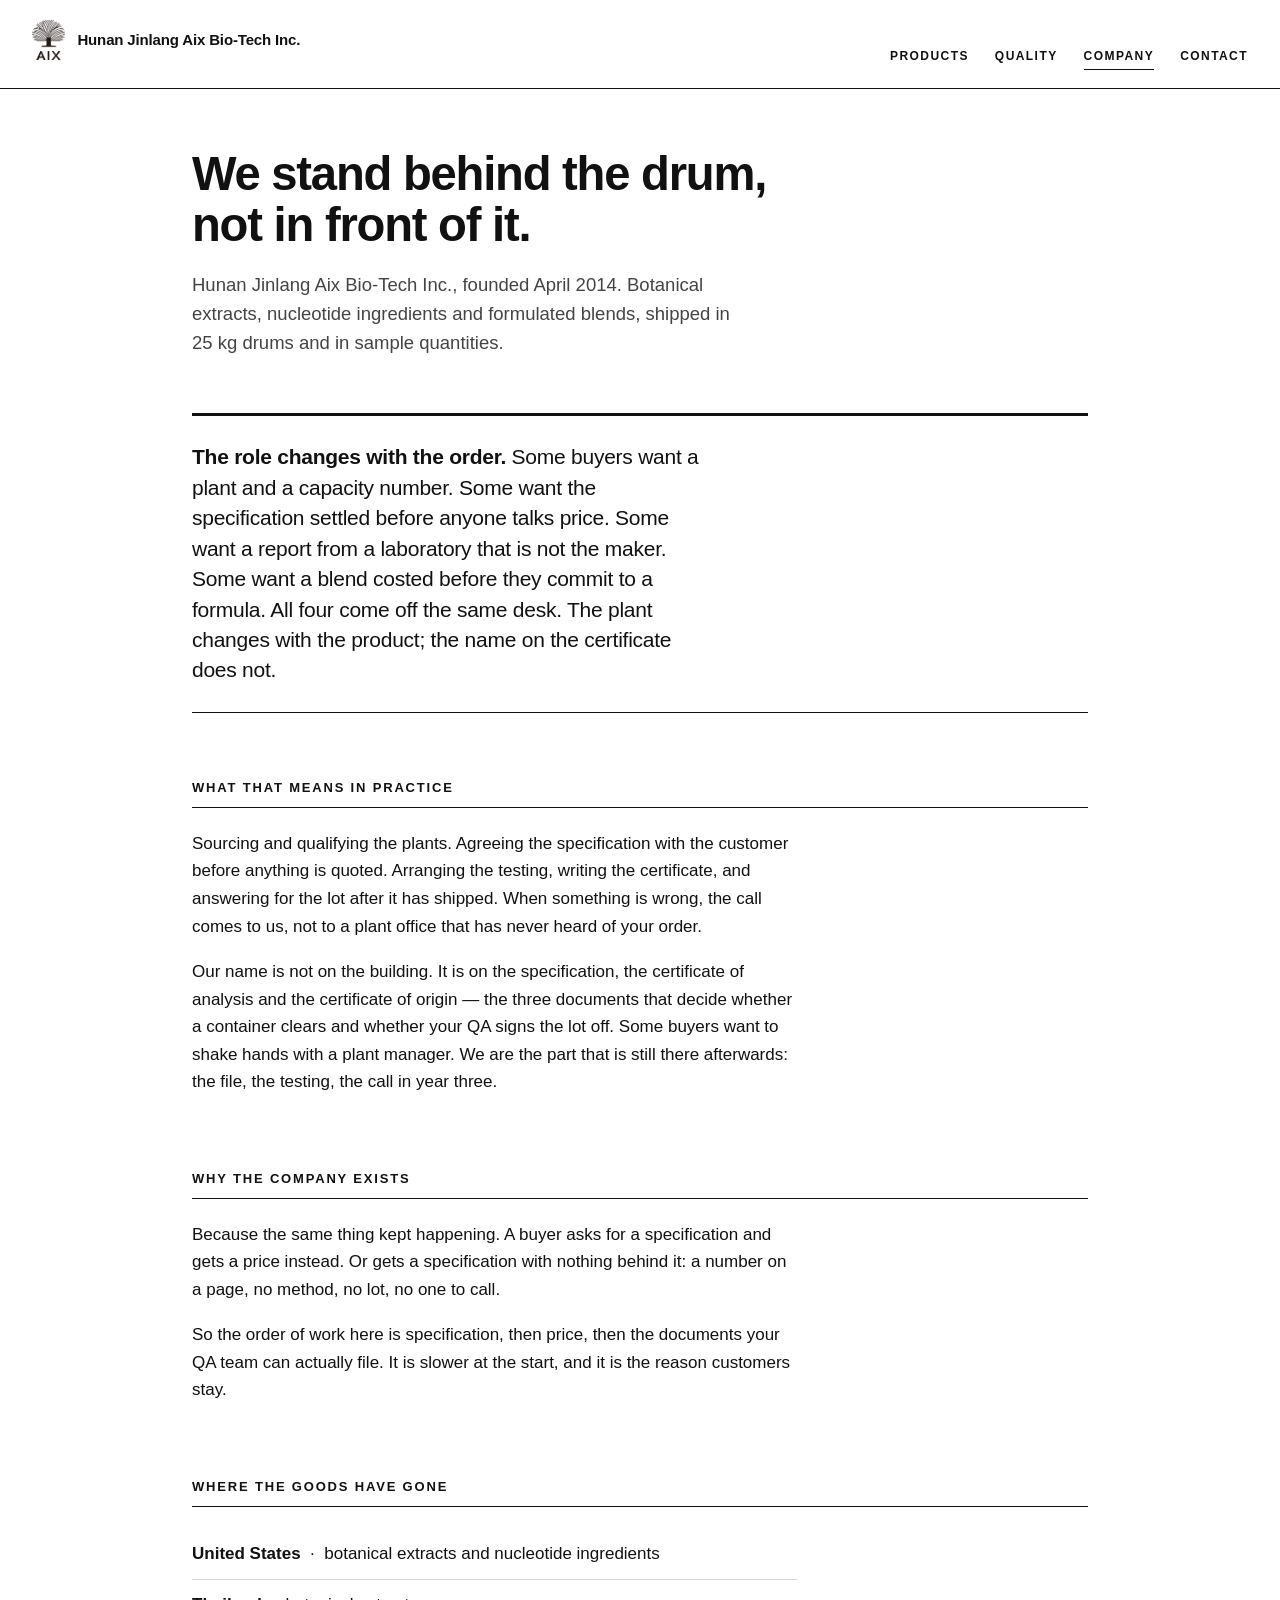
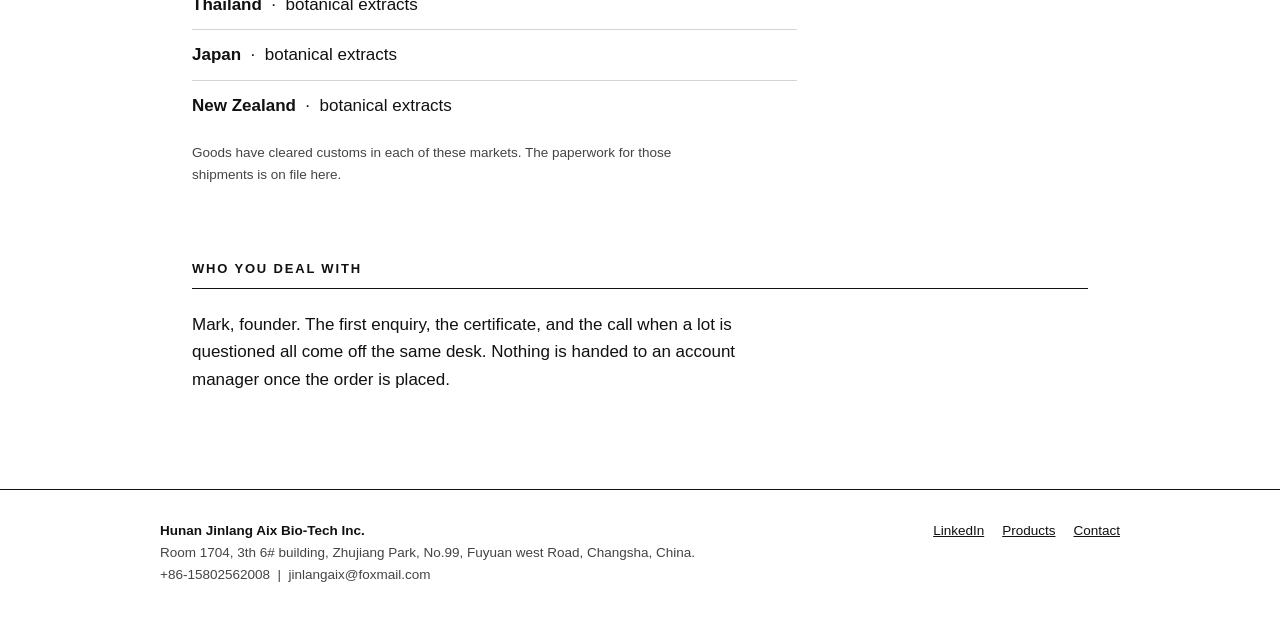
==== about.html @ 67ebeb75 "Jinlang Aix official site: five pages" ====
<!doctype html>
<html lang="en">
<head>
<meta charset="utf-8">
<meta name="viewport" content="width=device-width, initial-scale=1">
<title>Company — Hunan Jinlang Aix Bio-Tech Inc.</title>
<meta name="description" content="An ingredient supplier in Changsha, China, trading since 2014. Extracts, blends and nucleotides sourced per product. Specification, testing and lot responsibility held here.">
<link rel="icon" href="assets/favicon.png" type="image/png">
<link rel="stylesheet" href="assets/style.css">
</head>
<body>

<header class="site-head">
  <a class="brand" href="index.html">
    <img class="brand-mark" src="assets/logo.png" alt="AIX logo">
    <span class="brand-name">Hunan Jinlang Aix Bio-Tech Inc.</span>
  </a>
  <nav class="site-nav">
    <a href="products.html">Products</a>
    <a href="quality.html">Quality</a>
    <a href="about.html" aria-current="page">Company</a>
    <a href="contact.html">Contact</a>
  </nav>
</header>

<main>

  <h1>We stand behind the drum, not in front of it.</h1>

  <p class="sub">Hunan Jinlang Aix Bio-Tech Inc., founded April 2014. Botanical extracts, nucleotide ingredients and formulated blends, shipped in 25 kg drums and in sample quantities.</p>

  <div class="statement">
    <p><strong>The role changes with the order.</strong> Some buyers want a plant and a capacity number. Some want the specification settled before anyone talks price. Some want a report from a laboratory that is not the maker. Some want a blend costed before they commit to a formula. All four come off the same desk. The plant changes with the product; the name on the certificate does not.</p>
  </div>

  <section>
    <h2>What that means in practice</h2>
    <p class="lede">Sourcing and qualifying the plants. Agreeing the specification with the customer before anything is quoted. Arranging the testing, writing the certificate, and answering for the lot after it has shipped. When something is wrong, the call comes to us, not to a plant office that has never heard of your order.</p>
    <p class="lede">Our name is not on the building. It is on the specification, the certificate of analysis and the certificate of origin — the three documents that decide whether a container clears and whether your QA signs the lot off. Some buyers want to shake hands with a plant manager. We are the part that is still there afterwards: the file, the testing, the call in year three.</p>
  </section>

  <section>
    <h2>Why the company exists</h2>
    <p class="lede">Because the same thing kept happening. A buyer asks for a specification and gets a price instead. Or gets a specification with nothing behind it: a number on a page, no method, no lot, no one to call.</p>
    <p class="lede">So the order of work here is specification, then price, then the documents your QA team can actually file. It is slower at the start, and it is the reason customers stay.</p>
  </section>

  <section>
    <h2>Where the goods have gone</h2>
    <ul class="bare">
      <li><b>United States</b> &nbsp;·&nbsp; botanical extracts and nucleotide ingredients</li>
      <li><b>Thailand</b> &nbsp;·&nbsp; botanical extracts</li>
      <li><b>Japan</b> &nbsp;·&nbsp; botanical extracts</li>
      <li><b>New Zealand</b> &nbsp;·&nbsp; botanical extracts</li>
    </ul>
    <p class="table-note">Goods have cleared customs in each of these markets. The paperwork for those shipments is on file here.</p>
  </section>

  <section>
    <h2>Who you deal with</h2>
    <p class="lede">Mark, founder. The first enquiry, the certificate, and the call when a lot is questioned all come off the same desk. Nothing is handed to an account manager once the order is placed.</p>
  </section>

</main>

<footer class="site-foot">
  <div class="foot-inner">
    <div>
      <strong>Hunan Jinlang Aix Bio-Tech Inc.</strong><br>
      Room 1704, 3th 6# building, Zhujiang Park, No.99, Fuyuan west Road, Changsha, China.<br>
      +86-15802562008 &nbsp;|&nbsp; jinlangaix@foxmail.com
    </div>
    <div class="foot-links">
      <a href="https://www.linkedin.com/company/144080623/">LinkedIn</a>
      <a href="products.html">Products</a>
      <a href="contact.html">Contact</a>
    </div>
  </div>
</footer>

</body>
</html>
---- assets/style.css ----
/* Hunan Jinlang Aix Bio-Tech — site stylesheet
   Monochrome. No fill colours. Hierarchy by size, weight and rule width only.
   This mirrors the document rules the company already uses for COA and quotations. */

:root {
  --ink: #111111;
  --ink-soft: #444444;
  --rule: #111111;
  --rule-soft: #d4d4d4;
  --paper: #ffffff;
  --sans: -apple-system, BlinkMacSystemFont, "Segoe UI", Roboto, Helvetica, Arial, "Noto Sans", sans-serif;
  --mono: ui-monospace, SFMono-Regular, Menlo, Consolas, "Liberation Mono", monospace;
  --measure: 64ch;
}

*,
*::before,
*::after { box-sizing: border-box; }

html { -webkit-text-size-adjust: 100%; }

body {
  margin: 0;
  background: var(--paper);
  color: var(--ink);
  font-family: var(--sans);
  font-size: 17px;
  line-height: 1.62;
  -webkit-font-smoothing: antialiased;
}

/* ---------- header ---------- */

.site-head {
  display: flex;
  align-items: baseline;
  justify-content: space-between;
  gap: 24px;
  flex-wrap: wrap;
  padding: 20px 32px 18px;
  border-bottom: 1px solid var(--rule);
}

.brand {
  display: flex;
  align-items: center;
  gap: 12px;
  text-decoration: none;
  color: var(--ink);
}

.brand-mark {
  height: 40px;
  width: auto;
  display: block;
  align-self: center;
}

.brand-name {
  font-size: 15px;
  font-weight: 600;
  letter-spacing: -0.01em;
}

.site-nav {
  display: flex;
  gap: 26px;
}

.site-nav a {
  font-size: 12px;
  font-weight: 600;
  letter-spacing: 0.12em;
  text-transform: uppercase;
  text-decoration: none;
  color: var(--ink);
  padding-bottom: 3px;
  border-bottom: 1.5px solid transparent;
}

.site-nav a:hover,
.site-nav a[aria-current="page"] { border-bottom-color: var(--rule); }

/* ---------- layout ---------- */

main {
  max-width: 960px;
  margin: 0 auto;
  padding: 0 32px 96px;
}

section + section { margin-top: 72px; }

.sub + section,
.statement + section,
.table-note + section { margin-top: 64px; }

.lede {
  max-width: var(--measure);
}

h1 {
  font-size: clamp(2rem, 4.1vw, 2.95rem);
  line-height: 1.08;
  letter-spacing: -0.026em;
  font-weight: 600;
  margin: 60px 0 0;
  max-width: 22ch;
}

h2 {
  font-size: 13px;
  font-weight: 700;
  letter-spacing: 0.14em;
  text-transform: uppercase;
  margin: 0 0 22px;
  padding-bottom: 9px;
  border-bottom: 1.5px solid var(--rule);
}

h3 {
  font-size: 19px;
  font-weight: 600;
  letter-spacing: -0.01em;
  margin: 0 0 8px;
}

p { margin: 0 0 18px; max-width: var(--measure); }

p:last-child { margin-bottom: 0; }

.sub {
  font-size: 18.5px;
  line-height: 1.55;
  color: var(--ink-soft);
  max-width: 54ch;
  margin: 20px 0 0;
}

a { color: var(--ink); }

.link-rule {
  text-decoration: none;
  border-bottom: 1px solid var(--ink);
  padding-bottom: 1px;
}

.link-rule:hover { border-bottom-width: 2px; }

/* ---------- statement block ---------- */

.statement {
  border-top: 3px solid var(--rule);
  border-bottom: 1px solid var(--rule);
  padding: 26px 0;
  margin: 56px 0 0;
}

.statement p {
  font-size: 21px;
  line-height: 1.45;
  letter-spacing: -0.012em;
  max-width: 44ch;
  margin: 0;
}

.statement strong { font-weight: 650; }

/* ---------- definition list (capabilities) ---------- */

.caps {
  display: grid;
  grid-template-columns: repeat(auto-fit, minmax(240px, 1fr));
  gap: 34px 44px;
}

.caps div { border-top: 1px solid var(--rule-soft); padding-top: 16px; }

.caps dt {
  font-size: 12px;
  font-weight: 700;
  letter-spacing: 0.13em;
  text-transform: uppercase;
  margin-bottom: 9px;
}

.caps dd {
  margin: 0;
  font-size: 16px;
  line-height: 1.55;
  color: var(--ink-soft);
}

/* ---------- tables ---------- */

.table-wrap { overflow-x: auto; }

table {
  width: 100%;
  border-collapse: collapse;
  font-size: 15px;
  margin: 0 0 8px;
}

thead th {
  text-align: left;
  font-size: 11px;
  font-weight: 700;
  letter-spacing: 0.12em;
  text-transform: uppercase;
  padding: 0 14px 8px 0;
  border-bottom: 1.5px solid var(--rule);
  white-space: nowrap;
}

tbody td {
  padding: 9px 14px 9px 0;
  border-bottom: 1px solid var(--rule-soft);
  vertical-align: top;
}

tbody tr:last-child td { border-bottom: 1px solid var(--rule); }

th:last-child,
td:last-child { padding-right: 0; width: 1%; white-space: nowrap; }

th:nth-child(2),
td:nth-child(2) { min-width: 150px; }

td.num { font-variant-numeric: tabular-nums; white-space: nowrap; }

.table-note {
  font-size: 13.5px;
  color: var(--ink-soft);
  margin: 12px 0 0;
}

/* ---------- lists ---------- */

.bare {
  list-style: none;
  padding: 0;
  margin: 0;
}

.bare li {
  padding: 11px 0;
  border-bottom: 1px solid var(--rule-soft);
  max-width: var(--measure);
}

.bare li:last-child { border-bottom: none; }

.bare b { font-weight: 600; }

/* ---------- contact ---------- */

.contact-block {
  border-top: 3px solid var(--rule);
  padding-top: 26px;
  margin-top: 26px;
}

.contact-block dl {
  margin: 0;
  display: grid;
  grid-template-columns: 130px 1fr;
  gap: 12px 20px;
  max-width: 620px;
}

.contact-block dt {
  font-size: 12px;
  font-weight: 700;
  letter-spacing: 0.12em;
  text-transform: uppercase;
  padding-top: 3px;
}

.contact-block dd { margin: 0; }

.addr { font-style: normal; }

/* ---------- footer ---------- */

.site-foot {
  border-top: 1px solid var(--rule);
  padding: 30px 32px 44px;
  margin-top: 0;
}

.foot-inner {
  max-width: 960px;
  margin: 0 auto;
  display: flex;
  justify-content: space-between;
  gap: 28px;
  flex-wrap: wrap;
  font-size: 13.5px;
  line-height: 1.6;
  color: var(--ink-soft);
}

.foot-inner strong { color: var(--ink); font-weight: 600; }

.foot-links { display: flex; gap: 18px; }

.foot-links a { color: var(--ink); }

/* ---------- responsive ---------- */

@media (max-width: 700px) {
  .site-head { padding: 16px 20px 14px; }
  .site-nav { gap: 18px; }
  main { padding: 0 20px 68px; }
  h1 { margin-top: 44px; }
  section + section { margin-top: 56px; }

  h1,
  p,
  .sub,
  .lede,
  .statement p,
  .bare li,
  .table-note { max-width: 100%; }

  h1 { font-size: 1.95rem; letter-spacing: -0.02em; }
  .sub, .lede { font-size: 17px; }
  .statement p { font-size: 18.5px; }
  .caps { gap: 28px; }

  table { font-size: 13.5px; }
  thead th { font-size: 10px; letter-spacing: 0.09em; }
  th:nth-child(2),
  td:nth-child(2) { min-width: 0; }
  tbody td { padding: 8px 10px 8px 0; }

  .contact-block dl { grid-template-columns: 1fr; gap: 4px 0; }
  .contact-block dd { margin-bottom: 12px; }
  .site-foot { padding: 24px 20px 36px; }
}

@media print {
  .site-nav, .site-foot { display: none; }
  main { padding: 0; }
}
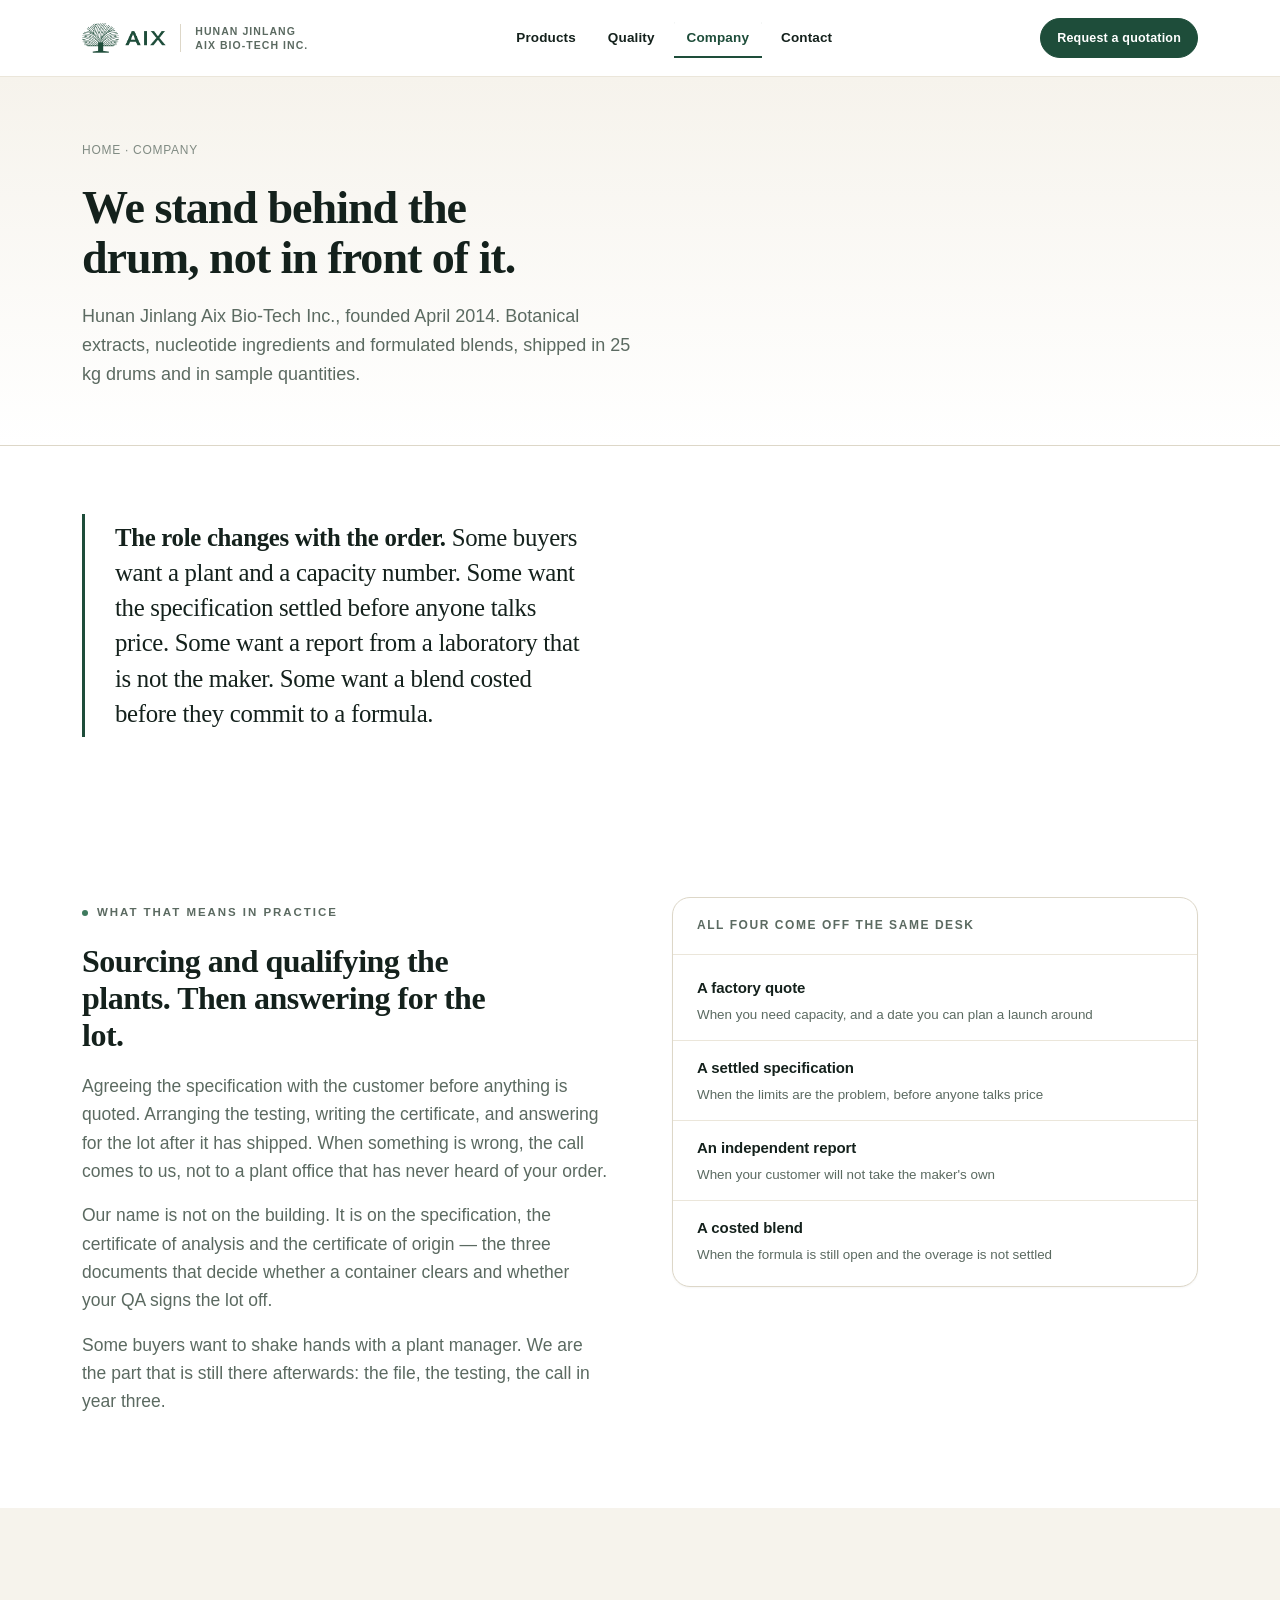
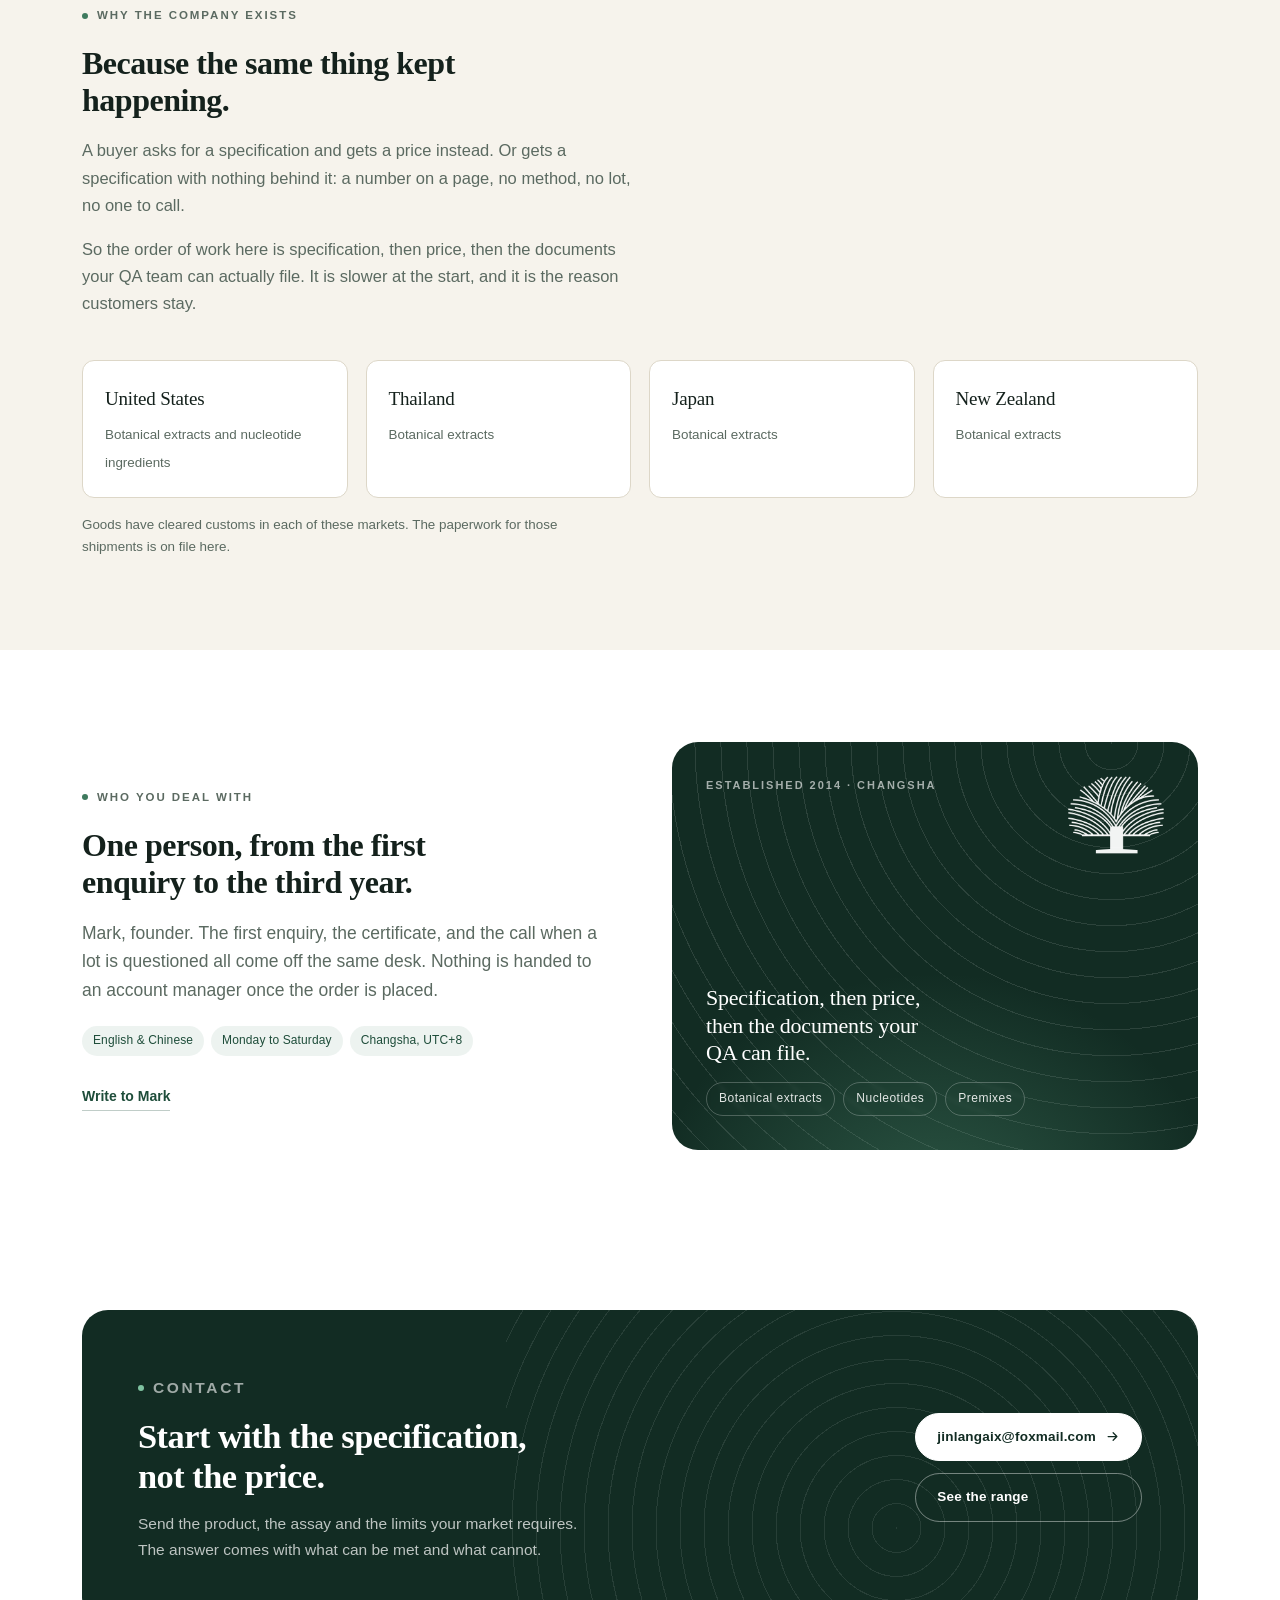
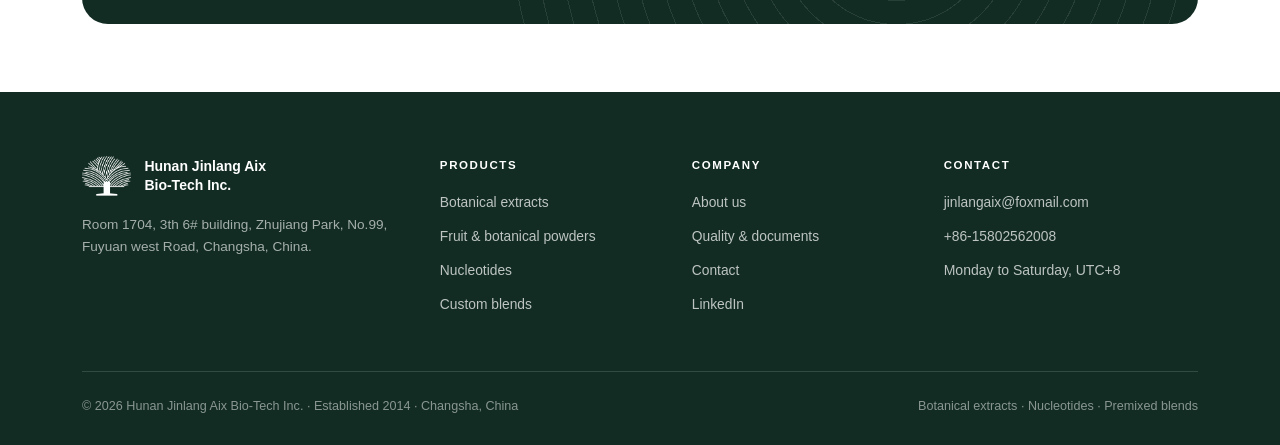
==== commit afe7fca3: "Redesign: brand identity, hero, product cards, document sections, new palette and type system" ====
--- a/about.html
+++ b/about.html
@@ -4,76 +4,222 @@
 <meta charset="utf-8">
 <meta name="viewport" content="width=device-width, initial-scale=1">
 <title>Company — Hunan Jinlang Aix Bio-Tech Inc.</title>
-<meta name="description" content="An ingredient supplier in Changsha, China, trading since 2014. Extracts, blends and nucleotides sourced per product. Specification, testing and lot responsibility held here.">
+<meta name="description" content="Founded in Changsha in 2014. Botanical extracts, nucleotide ingredients and formulated blends, with the specification and the certificate issued under one name. Goods shipped to the US, Thailand, Japan and New Zealand.">
 <link rel="icon" href="assets/favicon.png" type="image/png">
 <link rel="stylesheet" href="assets/style.css">
 </head>
 <body>
 
+<a class="skip" href="#main">Skip to content</a>
+
 <header class="site-head">
-  <a class="brand" href="index.html">
-    <img class="brand-mark" src="assets/logo.png" alt="AIX logo">
-    <span class="brand-name">Hunan Jinlang Aix Bio-Tech Inc.</span>
-  </a>
-  <nav class="site-nav">
-    <a href="products.html">Products</a>
-    <a href="quality.html">Quality</a>
-    <a href="about.html" aria-current="page">Company</a>
-    <a href="contact.html">Contact</a>
-  </nav>
+  <div class="wrap head-inner">
+    <a class="brand" href="index.html" aria-label="Hunan Jinlang Aix Bio-Tech Inc. — home">
+      <img class="brand-lockup" src="assets/logo-lockup-green.png" alt="AIX">
+      <span class="brand-name">Hunan Jinlang<br>Aix Bio-Tech Inc.</span>
+    </a>
+
+    <input class="nav-toggle" type="checkbox" id="nav-toggle" aria-hidden="true">
+
+    <nav class="site-nav" aria-label="Main">
+      <a href="products.html">Products</a>
+      <a href="quality.html">Quality</a>
+      <a href="about.html" aria-current="page">Company</a>
+      <a href="contact.html">Contact</a>
+    </nav>
+
+    <div class="head-cta">
+      <a class="btn btn-sm" href="contact.html">Request a quotation</a>
+      <label class="nav-burger" for="nav-toggle" aria-label="Open menu" role="button" tabindex="0">
+        <span></span><span></span><span></span>
+      </label>
+    </div>
+  </div>
 </header>
 
-<main>
-
-  <h1>We stand behind the drum, not in front of it.</h1>
-
-  <p class="sub">Hunan Jinlang Aix Bio-Tech Inc., founded April 2014. Botanical extracts, nucleotide ingredients and formulated blends, shipped in 25 kg drums and in sample quantities.</p>
-
-  <div class="statement">
-    <p><strong>The role changes with the order.</strong> Some buyers want a plant and a capacity number. Some want the specification settled before anyone talks price. Some want a report from a laboratory that is not the maker. Some want a blend costed before they commit to a formula. All four come off the same desk. The plant changes with the product; the name on the certificate does not.</p>
-  </div>
-
-  <section>
-    <h2>What that means in practice</h2>
-    <p class="lede">Sourcing and qualifying the plants. Agreeing the specification with the customer before anything is quoted. Arranging the testing, writing the certificate, and answering for the lot after it has shipped. When something is wrong, the call comes to us, not to a plant office that has never heard of your order.</p>
-    <p class="lede">Our name is not on the building. It is on the specification, the certificate of analysis and the certificate of origin — the three documents that decide whether a container clears and whether your QA signs the lot off. Some buyers want to shake hands with a plant manager. We are the part that is still there afterwards: the file, the testing, the call in year three.</p>
-  </section>
-
-  <section>
-    <h2>Why the company exists</h2>
-    <p class="lede">Because the same thing kept happening. A buyer asks for a specification and gets a price instead. Or gets a specification with nothing behind it: a number on a page, no method, no lot, no one to call.</p>
-    <p class="lede">So the order of work here is specification, then price, then the documents your QA team can actually file. It is slower at the start, and it is the reason customers stay.</p>
-  </section>
-
-  <section>
-    <h2>Where the goods have gone</h2>
-    <ul class="bare">
-      <li><b>United States</b> &nbsp;·&nbsp; botanical extracts and nucleotide ingredients</li>
-      <li><b>Thailand</b> &nbsp;·&nbsp; botanical extracts</li>
-      <li><b>Japan</b> &nbsp;·&nbsp; botanical extracts</li>
-      <li><b>New Zealand</b> &nbsp;·&nbsp; botanical extracts</li>
-    </ul>
-    <p class="table-note">Goods have cleared customs in each of these markets. The paperwork for those shipments is on file here.</p>
-  </section>
-
-  <section>
-    <h2>Who you deal with</h2>
-    <p class="lede">Mark, founder. The first enquiry, the certificate, and the call when a lot is questioned all come off the same desk. Nothing is handed to an account manager once the order is placed.</p>
+<main id="main">
+
+  <section class="page-head">
+    <div class="wrap">
+      <p class="crumbs"><a href="index.html">Home</a> · Company</p>
+      <h1>We stand behind the drum, not in front of it.</h1>
+      <p class="sub">Hunan Jinlang Aix Bio-Tech Inc., founded April 2014. Botanical extracts, nucleotide ingredients and formulated blends, shipped in 25 kg drums and in sample quantities.</p>
+    </div>
+  </section>
+
+  <section class="section-tight">
+    <div class="wrap">
+      <div class="statement">
+        <p><strong>The role changes with the order.</strong> Some buyers want a plant and a capacity number. Some want the specification settled before anyone talks price. Some want a report from a laboratory that is not the maker. Some want a blend costed before they commit to a formula.</p>
+      </div>
+    </div>
+  </section>
+
+  <section class="section">
+    <div class="wrap">
+      <div class="split split-top">
+        <div>
+          <p class="eyebrow">What that means in practice</p>
+          <h2>Sourcing and qualifying the plants. Then answering for the lot.</h2>
+          <p class="lede">Agreeing the specification with the customer before anything is quoted. Arranging the testing, writing the certificate, and answering for the lot after it has shipped. When something is wrong, the call comes to us, not to a plant office that has never heard of your order.</p>
+          <p class="lede">Our name is not on the building. It is on the specification, the certificate of analysis and the certificate of origin — the three documents that decide whether a container clears and whether your QA signs the lot off.</p>
+          <p class="lede">Some buyers want to shake hands with a plant manager. We are the part that is still there afterwards: the file, the testing, the call in year three.</p>
+        </div>
+
+        <div class="doc-card">
+          <div class="doc-card-head">All four come off the same desk</div>
+          <ul class="doc-list">
+            <li>
+              <span class="name">A factory quote</span>
+              <span class="desc">When you need capacity, and a date you can plan a launch around</span>
+            </li>
+            <li>
+              <span class="name">A settled specification</span>
+              <span class="desc">When the limits are the problem, before anyone talks price</span>
+            </li>
+            <li>
+              <span class="name">An independent report</span>
+              <span class="desc">When your customer will not take the maker's own</span>
+            </li>
+            <li>
+              <span class="name">A costed blend</span>
+              <span class="desc">When the formula is still open and the overage is not settled</span>
+            </li>
+          </ul>
+        </div>
+      </div>
+    </div>
+  </section>
+
+  <section class="section bg-sand">
+    <div class="wrap">
+      <div class="section-head">
+        <p class="eyebrow">Why the company exists</p>
+        <h2>Because the same thing kept happening.</h2>
+        <p>A buyer asks for a specification and gets a price instead. Or gets a specification with nothing behind it: a number on a page, no method, no lot, no one to call.</p>
+        <p>So the order of work here is specification, then price, then the documents your QA team can actually file. It is slower at the start, and it is the reason customers stay.</p>
+      </div>
+
+      <div class="market-grid">
+        <div class="market">
+          <span class="c">United States</span>
+          <span class="d">Botanical extracts and nucleotide ingredients</span>
+        </div>
+        <div class="market">
+          <span class="c">Thailand</span>
+          <span class="d">Botanical extracts</span>
+        </div>
+        <div class="market">
+          <span class="c">Japan</span>
+          <span class="d">Botanical extracts</span>
+        </div>
+        <div class="market">
+          <span class="c">New Zealand</span>
+          <span class="d">Botanical extracts</span>
+        </div>
+      </div>
+      <p class="table-note">Goods have cleared customs in each of these markets. The paperwork for those shipments is on file here.</p>
+    </div>
+  </section>
+
+  <section class="section">
+    <div class="wrap">
+      <div class="split">
+        <div>
+          <p class="eyebrow">Who you deal with</p>
+          <h2>One person, from the first enquiry to the third year.</h2>
+          <p class="lede">Mark, founder. The first enquiry, the certificate, and the call when a lot is questioned all come off the same desk. Nothing is handed to an account manager once the order is placed.</p>
+          <div class="tag-row" style="margin-top:22px">
+            <span class="tag">English &amp; Chinese</span>
+            <span class="tag">Monday to Saturday</span>
+            <span class="tag">Changsha, UTC+8</span>
+          </div>
+          <p style="margin-top:26px"><a class="link-rule" href="contact.html">Write to Mark</a></p>
+        </div>
+
+        <div class="hero-panel panel-short">
+          <div class="panel-top">
+            <span class="panel-label">Established 2014 · Changsha</span>
+            <img class="panel-mark" src="assets/logo-mark-white.png" alt="" style="width:96px">
+          </div>
+          <div class="panel-body">
+            <p class="panel-title" style="font-size:22px">Specification, then price, then the documents your QA can file.</p>
+            <ul class="panel-list">
+              <li>Botanical extracts</li>
+              <li>Nucleotides</li>
+              <li>Premixes</li>
+            </ul>
+          </div>
+        </div>
+      </div>
+    </div>
+  </section>
+
+  <section class="section-tight">
+    <div class="wrap">
+      <div class="cta">
+        <div>
+          <p class="eyebrow">Contact</p>
+          <h2>Start with the specification, not the price.</h2>
+          <p>Send the product, the assay and the limits your market requires. The answer comes with what can be met and what cannot.</p>
+        </div>
+        <div class="cta-actions">
+          <a class="btn btn-light" href="mailto:jinlangaix@foxmail.com?subject=Company%20enquiry">
+            jinlangaix@foxmail.com
+            <svg class="arrow" width="15" height="15" viewBox="0 0 24 24" fill="none" stroke="currentColor" stroke-width="2" stroke-linecap="round" stroke-linejoin="round" aria-hidden="true"><path d="M5 12h13M13 6l6 6-6 6"/></svg>
+          </a>
+          <a class="btn btn-outline-light" href="products.html">See the range</a>
+        </div>
+      </div>
+    </div>
   </section>
 
 </main>
 
 <footer class="site-foot">
-  <div class="foot-inner">
-    <div>
-      <strong>Hunan Jinlang Aix Bio-Tech Inc.</strong><br>
-      Room 1704, 3th 6# building, Zhujiang Park, No.99, Fuyuan west Road, Changsha, China.<br>
-      +86-15802562008 &nbsp;|&nbsp; jinlangaix@foxmail.com
-    </div>
-    <div class="foot-links">
-      <a href="https://www.linkedin.com/company/144080623/">LinkedIn</a>
-      <a href="products.html">Products</a>
-      <a href="contact.html">Contact</a>
+  <div class="wrap">
+    <div class="foot-grid">
+      <div>
+        <div class="foot-brand">
+          <img src="assets/logo-mark-white.png" alt="">
+          <span class="t">Hunan Jinlang Aix<br>Bio-Tech Inc.</span>
+        </div>
+        <p>Room 1704, 3th 6# building, Zhujiang Park, No.99, Fuyuan west Road, Changsha, China.</p>
+      </div>
+
+      <div class="foot-col">
+        <h4>Products</h4>
+        <ul>
+          <li><a href="products.html#extracts">Botanical extracts</a></li>
+          <li><a href="products.html#powders">Fruit &amp; botanical powders</a></li>
+          <li><a href="products.html#nucleotides">Nucleotides</a></li>
+          <li><a href="products.html#blends">Custom blends</a></li>
+        </ul>
+      </div>
+
+      <div class="foot-col">
+        <h4>Company</h4>
+        <ul>
+          <li><a href="about.html">About us</a></li>
+          <li><a href="quality.html">Quality &amp; documents</a></li>
+          <li><a href="contact.html">Contact</a></li>
+          <li><a href="https://www.linkedin.com/company/144080623/">LinkedIn</a></li>
+        </ul>
+      </div>
+
+      <div class="foot-col">
+        <h4>Contact</h4>
+        <ul>
+          <li><a href="mailto:jinlangaix@foxmail.com">jinlangaix@foxmail.com</a></li>
+          <li><a href="tel:+8615802562008">+86-15802562008</a></li>
+          <li>Monday to Saturday, UTC+8</li>
+        </ul>
+      </div>
+    </div>
+
+    <div class="foot-bottom">
+      <span>© 2026 Hunan Jinlang Aix Bio-Tech Inc. · Established 2014 · Changsha, China</span>
+      <span>Botanical extracts · Nucleotides · Premixed blends</span>
     </div>
   </div>
 </footer>
--- a/assets/style.css
+++ b/assets/style.css
@@ -1,205 +1,778 @@
-/* Hunan Jinlang Aix Bio-Tech — site stylesheet
-   Monochrome. No fill colours. Hierarchy by size, weight and rule width only.
-   This mirrors the document rules the company already uses for COA and quotations. */
+/* ==========================================================================
+   Hunan Jinlang Aix Bio-Tech Inc. — site stylesheet
+   Brand: forest green on warm sand. Botanical, lab-grade, restrained.
+   Type: serif headlines for authority, grotesque sans for reading.
+   ========================================================================== */
 
 :root {
-  --ink: #111111;
-  --ink-soft: #444444;
-  --rule: #111111;
-  --rule-soft: #d4d4d4;
+  --ink: #14211c;
+  --forest: #1e4d3a;
+  --forest-deep: #122c23;
+  --moss: #3e7a5e;
+  --sand: #f6f3ec;
+  --sand-2: #eae3d4;
   --paper: #ffffff;
-  --sans: -apple-system, BlinkMacSystemFont, "Segoe UI", Roboto, Helvetica, Arial, "Noto Sans", sans-serif;
+  --line: #ddd7c8;
+  --line-soft: #ebe6da;
+  --muted: #5b6a61;
+  --muted-2: #808b83;
+
+  --max: 1180px;
+  --radius: 18px;
+  --radius-sm: 12px;
+
+  --sans: -apple-system, BlinkMacSystemFont, "Segoe UI", Roboto, Helvetica, Arial,
+    "Noto Sans", "PingFang SC", "Microsoft YaHei", sans-serif;
+  --serif: ui-serif, Georgia, "Times New Roman", "Songti SC", serif;
   --mono: ui-monospace, SFMono-Regular, Menlo, Consolas, "Liberation Mono", monospace;
-  --measure: 64ch;
+
+  --shadow-sm: 0 1px 2px rgba(20, 33, 28, 0.04);
+  --shadow-md: 0 14px 34px -18px rgba(20, 33, 28, 0.35);
 }
 
 *,
 *::before,
 *::after { box-sizing: border-box; }
 
-html { -webkit-text-size-adjust: 100%; }
+html { -webkit-text-size-adjust: 100%; scroll-behavior: smooth; }
 
 body {
   margin: 0;
   background: var(--paper);
   color: var(--ink);
   font-family: var(--sans);
+  font-size: 16.5px;
+  line-height: 1.66;
+  -webkit-font-smoothing: antialiased;
+  text-rendering: optimizeLegibility;
+}
+
+img { max-width: 100%; height: auto; }
+
+a { color: var(--forest); text-decoration: none; }
+a:hover { color: var(--moss); }
+
+.wrap {
+  width: 100%;
+  max-width: var(--max);
+  margin: 0 auto;
+  padding: 0 32px;
+}
+
+.skip {
+  position: absolute;
+  left: -9999px;
+}
+.skip:focus {
+  left: 16px; top: 16px; z-index: 99;
+  background: var(--forest); color: #fff;
+  padding: 10px 16px; border-radius: 8px;
+}
+
+/* ============================ header ============================ */
+
+.site-head {
+  position: sticky;
+  top: 0;
+  z-index: 50;
+  background: rgba(255, 255, 255, 0.94);
+  backdrop-filter: saturate(180%) blur(10px);
+  border-bottom: 1px solid var(--line-soft);
+}
+
+.head-inner {
+  display: flex;
+  align-items: center;
+  justify-content: space-between;
+  gap: 28px;
+  height: 76px;
+}
+
+.brand {
+  display: flex;
+  align-items: center;
+  gap: 14px;
+  flex: none;
+}
+
+.brand-lockup { height: 30px; width: auto; display: block; }
+
+.brand-name {
+  font-size: 10.5px;
+  font-weight: 650;
+  letter-spacing: 0.1em;
+  text-transform: uppercase;
+  color: var(--muted);
+  white-space: nowrap;
+  padding-left: 14px;
+  border-left: 1px solid var(--line);
+  line-height: 1.35;
+}
+
+.site-nav { display: flex; align-items: center; gap: 6px; }
+
+.site-nav a {
+  font-size: 13.5px;
+  font-weight: 550;
+  letter-spacing: 0.01em;
+  color: var(--ink);
+  padding: 9px 13px;
+  border-radius: 8px;
+  white-space: nowrap;
+}
+
+.site-nav a:hover { background: var(--sand); color: var(--forest); }
+
+.site-nav a[aria-current="page"] {
+  color: var(--forest);
+  box-shadow: inset 0 -2px 0 var(--forest);
+  border-radius: 8px 8px 0 0;
+}
+
+.head-cta { display: flex; align-items: center; gap: 10px; flex: none; }
+
+/* mobile menu */
+.nav-toggle { display: none; }
+
+.nav-burger {
+  display: none;
+  width: 40px; height: 40px;
+  border: 1px solid var(--line);
+  border-radius: 10px;
+  background: #fff;
+  cursor: pointer;
+  align-items: center;
+  justify-content: center;
+  flex-direction: column;
+  gap: 4px;
+}
+.nav-burger span {
+  display: block; width: 17px; height: 1.6px; background: var(--ink);
+  transition: transform 0.2s ease, opacity 0.2s ease;
+}
+
+/* ============================ buttons ============================ */
+
+.btn {
+  display: inline-flex;
+  align-items: center;
+  gap: 9px;
+  font-size: 13.5px;
+  font-weight: 600;
+  letter-spacing: 0.015em;
+  padding: 12px 21px;
+  border-radius: 999px;
+  border: 1px solid var(--forest);
+  background: var(--forest);
+  color: #fff;
+  transition: background 0.18s ease, transform 0.18s ease, box-shadow 0.18s ease;
+}
+
+.btn:hover {
+  background: var(--forest-deep);
+  border-color: var(--forest-deep);
+  color: #fff;
+  transform: translateY(-1px);
+  box-shadow: var(--shadow-md);
+}
+
+.btn .arrow { transition: transform 0.18s ease; }
+.btn:hover .arrow { transform: translateX(3px); }
+
+.btn-ghost {
+  background: transparent;
+  color: var(--ink);
+  border-color: var(--line);
+}
+.btn-ghost:hover {
+  background: var(--sand);
+  border-color: var(--sand-2);
+  color: var(--forest);
+  box-shadow: none;
+}
+
+.btn-sm { padding: 9px 16px; font-size: 12.5px; }
+
+.btn-light {
+  background: #fff;
+  border-color: #fff;
+  color: var(--forest-deep);
+}
+.btn-light:hover { background: var(--sand); border-color: var(--sand); color: var(--forest-deep); }
+
+.btn-outline-light {
+  background: transparent;
+  border-color: rgba(255, 255, 255, 0.42);
+  color: #fff;
+}
+.btn-outline-light:hover {
+  background: rgba(255, 255, 255, 0.1);
+  border-color: rgba(255, 255, 255, 0.7);
+  color: #fff;
+}
+
+/* ============================ shared blocks ============================ */
+
+.eyebrow {
+  display: inline-flex;
+  align-items: center;
+  gap: 9px;
+  font-size: 11.5px;
+  font-weight: 700;
+  letter-spacing: 0.17em;
+  text-transform: uppercase;
+  color: var(--muted);
+  margin: 0 0 20px;
+}
+.eyebrow::before {
+  content: "";
+  width: 6px; height: 6px;
+  border-radius: 50%;
+  background: var(--moss);
+  flex: none;
+}
+
+h1 {
+  font-family: var(--serif);
+  font-size: clamp(2rem, 3.6vw, 3rem);
+  line-height: 1.08;
+  letter-spacing: -0.022em;
+  font-weight: 600;
+  margin: 0;
+  max-width: 20ch;
+}
+
+h2 {
+  font-family: var(--serif);
+  font-size: clamp(1.5rem, 2.5vw, 2rem);
+  line-height: 1.16;
+  letter-spacing: -0.015em;
+  font-weight: 600;
+  margin: 0 0 18px;
+  max-width: 26ch;
+}
+
+h3 {
   font-size: 17px;
+  font-weight: 650;
+  letter-spacing: -0.008em;
+  margin: 0 0 8px;
+}
+
+p { margin: 0 0 16px; }
+p:last-child { margin-bottom: 0; }
+
+.lede {
+  font-size: 17.5px;
   line-height: 1.62;
-  -webkit-font-smoothing: antialiased;
-}
-
-/* ---------- header ---------- */
-
-.site-head {
-  display: flex;
-  align-items: baseline;
+  color: var(--muted);
+  max-width: 62ch;
+}
+
+.sub {
+  font-size: 18px;
+  line-height: 1.6;
+  color: var(--muted);
+  max-width: 56ch;
+  margin: 22px 0 0;
+}
+
+.section { padding: 92px 0; }
+.section-tight { padding: 68px 0; }
+.bg-sand { background: var(--sand); }
+
+.section-head { max-width: 62ch; margin-bottom: 42px; }
+.section-head p { color: var(--muted); }
+
+.link-rule {
+  display: inline-flex;
+  align-items: center;
+  gap: 7px;
+  font-size: 14px;
+  font-weight: 600;
+  color: var(--forest);
+  border-bottom: 1.5px solid rgba(30, 77, 58, 0.28);
+  padding-bottom: 2px;
+}
+.link-rule:hover { border-bottom-color: var(--forest); color: var(--forest-deep); }
+
+/* ============================ hero ============================ */
+
+.hero { padding: 74px 0 0; }
+
+.hero-grid {
+  display: grid;
+  grid-template-columns: 1.02fr 0.98fr;
+  gap: 60px;
+  align-items: center;
+}
+
+.hero-copy h1 { margin-bottom: 0; }
+
+.hero-actions {
+  display: flex;
+  flex-wrap: wrap;
+  gap: 12px;
+  margin-top: 34px;
+}
+
+.hero-meta {
+  display: flex;
+  flex-wrap: wrap;
+  gap: 10px 22px;
+  margin-top: 34px;
+  padding-top: 22px;
+  border-top: 1px solid var(--line-soft);
+  font-size: 13px;
+  color: var(--muted);
+}
+.hero-meta span { display: inline-flex; align-items: center; gap: 8px; }
+.hero-meta span::before {
+  content: "";
+  width: 4px; height: 4px; border-radius: 50%;
+  background: var(--sand-2);
+  outline: 1px solid var(--moss);
+  outline-offset: 0;
+  background: var(--moss);
+  opacity: 0.8;
+}
+
+.hero-panel {
+  position: relative;
+  border-radius: 26px;
+  overflow: hidden;
+  background: var(--forest-deep);
+  aspect-ratio: 4 / 4.15;
+  display: flex;
+  flex-direction: column;
   justify-content: space-between;
-  gap: 24px;
+  padding: 34px;
+  isolation: isolate;
+}
+
+.hero-panel::before {
+  content: "";
+  position: absolute;
+  inset: -30% -20% auto auto;
+  width: 130%;
+  aspect-ratio: 1;
+  background: repeating-radial-gradient(
+    circle at 72% 18%,
+    rgba(255, 255, 255, 0.11) 0 1px,
+    rgba(255, 255, 255, 0) 1px 26px
+  );
+  z-index: -1;
+}
+
+.hero-panel::after {
+  content: "";
+  position: absolute;
+  inset: auto -12% -18% -12%;
+  height: 70%;
+  background: radial-gradient(ellipse at 50% 100%, rgba(94, 168, 133, 0.35), transparent 62%);
+  z-index: -1;
+}
+
+.hero-panel .panel-top {
+  display: flex;
+  justify-content: space-between;
+  align-items: flex-start;
+  gap: 18px;
+}
+
+.hero-panel .panel-label {
+  font-size: 11px;
+  font-weight: 700;
+  letter-spacing: 0.18em;
+  text-transform: uppercase;
+  color: rgba(255, 255, 255, 0.62);
+}
+
+.hero-panel .panel-mark {
+  width: 118px;
+  opacity: 0.95;
+}
+
+.hero-panel .panel-body { position: relative; }
+
+.hero-panel .panel-title {
+  font-family: var(--serif);
+  font-size: 26px;
+  line-height: 1.24;
+  color: #fff;
+  margin: 0 0 16px;
+  letter-spacing: -0.01em;
+  max-width: 20ch;
+}
+
+.hero-panel .panel-list {
+  list-style: none;
+  padding: 0;
+  margin: 0;
+  display: flex;
   flex-wrap: wrap;
-  padding: 20px 32px 18px;
-  border-bottom: 1px solid var(--rule);
-}
-
-.brand {
-  display: flex;
-  align-items: center;
-  gap: 12px;
-  text-decoration: none;
-  color: var(--ink);
-}
-
-.brand-mark {
-  height: 40px;
-  width: auto;
+  gap: 8px;
+}
+
+.hero-panel.panel-short { aspect-ratio: 4 / 3.1; }
+
+.hero-panel .panel-list li {  font-size: 12px;
+  letter-spacing: 0.04em;
+  color: rgba(255, 255, 255, 0.88);
+  border: 1px solid rgba(255, 255, 255, 0.24);
+  border-radius: 999px;
+  padding: 6px 12px;
+  backdrop-filter: blur(2px);
+}
+
+/* ============================ fact strip ============================ */
+
+.facts {
+  margin-top: 64px;
+  border-top: 1px solid var(--line);
+  border-bottom: 1px solid var(--line);
+  display: grid;
+  grid-template-columns: repeat(4, 1fr);
+}
+
+.fact {
+  padding: 26px 26px 26px 0;
+  position: relative;
+}
+.fact + .fact { padding-left: 26px; }
+.fact + .fact::before {
+  content: "";
+  position: absolute;
+  left: 0; top: 24%; height: 52%;
+  width: 1px;
+  background: var(--line-soft);
+}
+
+.fact .k {
+  font-family: var(--serif);
+  font-size: 21px;
+  line-height: 1.2;
+  letter-spacing: -0.012em;
   display: block;
-  align-self: center;
-}
-
-.brand-name {
-  font-size: 15px;
-  font-weight: 600;
-  letter-spacing: -0.01em;
-}
-
-.site-nav {
-  display: flex;
-  gap: 26px;
-}
-
-.site-nav a {
+  margin-bottom: 5px;
+}
+
+.fact .v {
+  font-size: 13px;
+  color: var(--muted);
+  line-height: 1.45;
+}
+
+/* ============================ cards ============================ */
+
+.card-grid {
+  display: grid;
+  grid-template-columns: repeat(3, 1fr);
+  gap: 20px;
+}
+
+.card {
+  background: var(--paper);
+  border: 1px solid var(--line);
+  border-radius: var(--radius);
+  padding: 28px 26px 26px;
+  display: flex;
+  flex-direction: column;
+  transition: border-color 0.2s ease, transform 0.2s ease, box-shadow 0.2s ease;
+}
+
+.card:hover {
+  border-color: rgba(30, 77, 58, 0.4);
+  transform: translateY(-3px);
+  box-shadow: var(--shadow-md);
+}
+
+.card .icon {
+  width: 42px; height: 42px;
+  border-radius: 11px;
+  background: var(--sand);
+  display: flex;
+  align-items: center;
+  justify-content: center;
+  margin-bottom: 18px;
+  color: var(--forest);
+}
+
+.card h3 { margin-bottom: 9px; }
+.card p { font-size: 14.8px; color: var(--muted); line-height: 1.6; }
+.card .card-list {
+  list-style: none; padding: 0; margin: 14px 0 0;
+  font-size: 14px; color: var(--muted);
+}
+.card .card-list li {
+  padding: 6px 0 6px 16px;
+  position: relative;
+}
+.card .card-list li::before {
+  content: "";
+  position: absolute;
+  left: 0; top: 15px;
+  width: 5px; height: 5px;
+  border-radius: 50%;
+  background: var(--sand-2);
+  box-shadow: inset 0 0 0 1px var(--moss);
+  background: rgba(62, 122, 94, 0.55);
+}
+
+.card-foot { margin-top: auto; padding-top: 20px; }
+
+/* product category cards */
+.cat-grid {
+  display: grid;
+  grid-template-columns: repeat(2, 1fr);
+  gap: 20px;
+}
+
+.cat {
+  border: 1px solid var(--line);
+  border-radius: var(--radius);
+  padding: 30px;
+  background: var(--paper);
+  display: flex;
+  flex-direction: column;
+  transition: border-color 0.2s ease, box-shadow 0.2s ease, transform 0.2s ease;
+}
+.cat:hover {
+  border-color: rgba(30, 77, 58, 0.4);
+  transform: translateY(-3px);
+  box-shadow: var(--shadow-md);
+}
+
+.cat-top {
+  display: flex;
+  align-items: center;
+  justify-content: space-between;
+  gap: 16px;
+  margin-bottom: 16px;
+}
+.cat-top .icon {
+  width: 40px; height: 40px; border-radius: 10px;
+  background: var(--sand); color: var(--forest);
+  display: flex; align-items: center; justify-content: center;
+}
+.cat .count {
+  font-family: var(--mono);
   font-size: 12px;
-  font-weight: 600;
-  letter-spacing: 0.12em;
-  text-transform: uppercase;
-  text-decoration: none;
-  color: var(--ink);
-  padding-bottom: 3px;
-  border-bottom: 1.5px solid transparent;
-}
-
-.site-nav a:hover,
-.site-nav a[aria-current="page"] { border-bottom-color: var(--rule); }
-
-/* ---------- layout ---------- */
-
-main {
-  max-width: 960px;
-  margin: 0 auto;
-  padding: 0 32px 96px;
-}
-
-section + section { margin-top: 72px; }
-
-.sub + section,
-.statement + section,
-.table-note + section { margin-top: 64px; }
-
-.lede {
-  max-width: var(--measure);
-}
-
-h1 {
-  font-size: clamp(2rem, 4.1vw, 2.95rem);
-  line-height: 1.08;
-  letter-spacing: -0.026em;
-  font-weight: 600;
-  margin: 60px 0 0;
-  max-width: 22ch;
-}
-
-h2 {
-  font-size: 13px;
-  font-weight: 700;
-  letter-spacing: 0.14em;
-  text-transform: uppercase;
-  margin: 0 0 22px;
-  padding-bottom: 9px;
-  border-bottom: 1.5px solid var(--rule);
-}
-
-h3 {
-  font-size: 19px;
-  font-weight: 600;
-  letter-spacing: -0.01em;
-  margin: 0 0 8px;
-}
-
-p { margin: 0 0 18px; max-width: var(--measure); }
-
-p:last-child { margin-bottom: 0; }
-
-.sub {
-  font-size: 18.5px;
-  line-height: 1.55;
-  color: var(--ink-soft);
-  max-width: 54ch;
-  margin: 20px 0 0;
-}
-
-a { color: var(--ink); }
-
-.link-rule {
-  text-decoration: none;
-  border-bottom: 1px solid var(--ink);
-  padding-bottom: 1px;
-}
-
-.link-rule:hover { border-bottom-width: 2px; }
-
-/* ---------- statement block ---------- */
-
-.statement {
-  border-top: 3px solid var(--rule);
-  border-bottom: 1px solid var(--rule);
-  padding: 26px 0;
-  margin: 56px 0 0;
-}
-
-.statement p {
-  font-size: 21px;
-  line-height: 1.45;
-  letter-spacing: -0.012em;
-  max-width: 44ch;
-  margin: 0;
-}
-
-.statement strong { font-weight: 650; }
-
-/* ---------- definition list (capabilities) ---------- */
-
-.caps {
+  color: var(--muted-2);
+  letter-spacing: 0.04em;
+}
+
+.cat h3 { font-size: 19px; }
+.cat p { font-size: 14.8px; color: var(--muted); }
+
+.tag-row { display: flex; flex-wrap: wrap; gap: 7px; margin-top: 16px; }
+.tag {
+  font-size: 12px;
+  color: var(--forest);
+  background: rgba(62, 122, 94, 0.09);
+  border-radius: 999px;
+  padding: 5px 11px;
+  letter-spacing: 0.01em;
+  white-space: nowrap;
+}
+
+/* ============================ split ============================ */
+
+.split {
   display: grid;
-  grid-template-columns: repeat(auto-fit, minmax(240px, 1fr));
-  gap: 34px 44px;
-}
-
-.caps div { border-top: 1px solid var(--rule-soft); padding-top: 16px; }
-
-.caps dt {
+  grid-template-columns: 1fr 1fr;
+  gap: 64px;
+  align-items: center;
+}
+
+.split-top { align-items: start; }
+
+.doc-card {
+  border: 1px solid var(--line);
+  border-radius: var(--radius);
+  background: var(--paper);
+  overflow: hidden;
+  box-shadow: var(--shadow-sm);
+}
+
+.doc-card-head {
+  padding: 18px 24px;
+  border-bottom: 1px solid var(--line-soft);
+  display: flex;
+  align-items: center;
+  gap: 10px;
   font-size: 12px;
   font-weight: 700;
   letter-spacing: 0.13em;
   text-transform: uppercase;
-  margin-bottom: 9px;
-}
-
-.caps dd {
+  color: var(--muted);
+}
+
+.doc-list { list-style: none; margin: 0; padding: 6px 0; }
+
+.doc-list li {
+  display: grid;
+  grid-template-columns: 1fr auto;
+  gap: 4px 16px;
+  padding: 15px 24px;
+  border-bottom: 1px solid var(--line-soft);
+}
+.doc-list li:last-child { border-bottom: none; }
+
+.doc-list .name {
+  font-size: 15px;
+  font-weight: 600;
+  letter-spacing: -0.005em;
+}
+.doc-list .desc {
+  grid-column: 1 / -1;
+  font-size: 13.4px;
+  color: var(--muted);
+  line-height: 1.5;
+}
+.doc-list .lang {
+  font-size: 11px;
+  font-weight: 600;
+  letter-spacing: 0.05em;
+  text-transform: uppercase;
+  color: var(--forest);
+  background: rgba(62, 122, 94, 0.1);
+  border-radius: 999px;
+  padding: 3px 9px;
+  align-self: start;
+  white-space: nowrap;
+}
+
+/* ============================ statement ============================ */
+
+.statement {
+  border-left: 3px solid var(--forest);
+  padding: 6px 0 6px 30px;
   margin: 0;
-  font-size: 16px;
-  line-height: 1.55;
-  color: var(--ink-soft);
-}
-
-/* ---------- tables ---------- */
-
-.table-wrap { overflow-x: auto; }
+}
+.statement p {
+  font-family: var(--serif);
+  font-size: clamp(1.22rem, 2.1vw, 1.55rem);
+  line-height: 1.42;
+  letter-spacing: -0.012em;
+  color: var(--ink);
+  max-width: 38ch;
+  margin: 0;
+}
+.statement strong { font-weight: 600; }
+
+/* ============================ steps ============================ */
+
+.steps {
+  display: grid;
+  grid-template-columns: repeat(4, 1fr);
+  gap: 0;
+  border-top: 1px solid var(--line);
+}
+
+.step {
+  padding: 28px 26px 8px 0;
+  position: relative;
+}
+.step + .step { padding-left: 26px; }
+.step + .step::before {
+  content: "";
+  position: absolute;
+  left: 0; top: 30px; bottom: 20px;
+  width: 1px;
+  background: var(--line-soft);
+}
+
+.step .n {
+  font-family: var(--mono);
+  font-size: 12px;
+  color: var(--moss);
+  letter-spacing: 0.1em;
+  margin-bottom: 12px;
+  display: block;
+}
+.step h3 { font-size: 15.5px; margin-bottom: 7px; }
+.step p { font-size: 14px; color: var(--muted); line-height: 1.55; }
+
+/* ============================ CTA band ============================ */
+
+.cta {
+  position: relative;
+  background: var(--forest-deep);
+  border-radius: 26px;
+  padding: 62px 56px;
+  overflow: hidden;
+  isolation: isolate;
+  display: grid;
+  grid-template-columns: 1.25fr auto;
+  gap: 40px;
+  align-items: center;
+}
+
+.cta::before {
+  content: "";
+  position: absolute;
+  right: -8%; top: -55%;
+  width: 70%;
+  aspect-ratio: 1;
+  background: repeating-radial-gradient(
+    circle at 50% 50%,
+    rgba(255, 255, 255, 0.09) 0 1px,
+    rgba(255, 255, 255, 0) 1px 24px
+  );
+  z-index: -1;
+}
+
+.cta .eyebrow { color: rgba(255, 255, 255, 0.6); margin-bottom: 16px; }
+.cta .eyebrow::before { background: #7fc3a1; }
+
+.cta h2 {
+  color: #fff;
+  font-size: clamp(1.5rem, 2.7vw, 2.15rem);
+  max-width: 24ch;
+  margin-bottom: 14px;
+}
+
+.cta p { color: rgba(255, 255, 255, 0.72); max-width: 52ch; font-size: 15.5px; }
+.cta-actions { display: flex; flex-direction: column; gap: 12px; flex: none; }
+
+/* ============================ page header ============================ */
+
+.page-head {
+  padding: 64px 0 56px;
+  border-bottom: 1px solid var(--line);
+  background: linear-gradient(180deg, var(--sand) 0%, rgba(246, 243, 236, 0) 100%);
+}
+
+.page-head h1 { max-width: 20ch; }
+.page-head .sub { margin-top: 20px; }
+
+.crumbs {
+  font-size: 12px;
+  letter-spacing: 0.06em;
+  text-transform: uppercase;
+  color: var(--muted-2);
+  margin: 0 0 22px;
+}
+.crumbs a { color: var(--muted-2); }
+.crumbs a:hover { color: var(--forest); }
+
+/* ============================ tables ============================ */
+
+.table-wrap {
+  border: 1px solid var(--line);
+  border-radius: var(--radius);
+  overflow: hidden;
+  background: var(--paper);
+}
+
+.table-scroll { overflow-x: auto; }
 
 table {
   width: 100%;
   border-collapse: collapse;
-  font-size: 15px;
-  margin: 0 0 8px;
+  font-size: 14.5px;
+  margin: 0;
 }
 
 thead th {
@@ -208,139 +781,282 @@
   font-weight: 700;
   letter-spacing: 0.12em;
   text-transform: uppercase;
-  padding: 0 14px 8px 0;
-  border-bottom: 1.5px solid var(--rule);
+  color: var(--muted);
+  padding: 15px 22px;
+  background: var(--sand);
+  border-bottom: 1px solid var(--line);
   white-space: nowrap;
 }
 
 tbody td {
-  padding: 9px 14px 9px 0;
-  border-bottom: 1px solid var(--rule-soft);
+  padding: 14px 22px;
+  border-bottom: 1px solid var(--line-soft);
   vertical-align: top;
 }
 
-tbody tr:last-child td { border-bottom: 1px solid var(--rule); }
-
-th:last-child,
-td:last-child { padding-right: 0; width: 1%; white-space: nowrap; }
-
-th:nth-child(2),
-td:nth-child(2) { min-width: 150px; }
+tbody tr:last-child td { border-bottom: none; }
+tbody tr:hover td { background: rgba(246, 243, 236, 0.6); }
+
+tbody td:first-child { font-weight: 550; }
 
 td.num { font-variant-numeric: tabular-nums; white-space: nowrap; }
 
 .table-note {
-  font-size: 13.5px;
-  color: var(--ink-soft);
-  margin: 12px 0 0;
-}
-
-/* ---------- lists ---------- */
-
-.bare {
-  list-style: none;
-  padding: 0;
-  margin: 0;
-}
+  font-size: 13.4px;
+  color: var(--muted);
+  margin: 16px 0 0;
+  max-width: 72ch;
+}
+
+/* ============================ lists ============================ */
+
+.bare { list-style: none; padding: 0; margin: 0; }
 
 .bare li {
-  padding: 11px 0;
-  border-bottom: 1px solid var(--rule-soft);
-  max-width: var(--measure);
-}
-
+  padding: 16px 0;
+  border-bottom: 1px solid var(--line-soft);
+  color: var(--muted);
+  font-size: 15px;
+  line-height: 1.58;
+  max-width: 72ch;
+}
 .bare li:last-child { border-bottom: none; }
-
-.bare b { font-weight: 600; }
-
-/* ---------- contact ---------- */
-
-.contact-block {
-  border-top: 3px solid var(--rule);
-  padding-top: 26px;
-  margin-top: 26px;
-}
-
-.contact-block dl {
-  margin: 0;
+.bare b { color: var(--ink); font-weight: 600; }
+
+/* ============================ contact ============================ */
+
+.contact-grid {
   display: grid;
-  grid-template-columns: 130px 1fr;
-  gap: 12px 20px;
-  max-width: 620px;
-}
-
-.contact-block dt {
-  font-size: 12px;
+  grid-template-columns: repeat(3, 1fr);
+  gap: 20px;
+}
+
+.contact-card {
+  border: 1px solid var(--line);
+  border-radius: var(--radius);
+  padding: 26px;
+  background: var(--paper);
+}
+.contact-card .label {
+  font-size: 11px;
   font-weight: 700;
-  letter-spacing: 0.12em;
+  letter-spacing: 0.14em;
   text-transform: uppercase;
-  padding-top: 3px;
-}
-
-.contact-block dd { margin: 0; }
+  color: var(--muted-2);
+  margin-bottom: 10px;
+  display: block;
+}
+.contact-card .value {
+  font-size: 16.5px;
+  font-weight: 550;
+  line-height: 1.5;
+  word-break: break-word;
+}
+.contact-card .value.small { font-size: 14.6px; font-weight: 400; color: var(--muted); }
+.contact-card a.value { color: var(--forest); }
+.contact-card a.value:hover { text-decoration: underline; }
 
 .addr { font-style: normal; }
 
-/* ---------- footer ---------- */
+/* markets */
+.market-grid {
+  display: grid;
+  grid-template-columns: repeat(4, 1fr);
+  gap: 18px;
+}
+.market {
+  border: 1px solid var(--line);
+  border-radius: var(--radius-sm);
+  padding: 22px;
+  background: var(--paper);
+}
+.market .c {
+  font-family: var(--serif);
+  font-size: 19px;
+  letter-spacing: -0.01em;
+  display: block;
+  margin-bottom: 6px;
+}
+.market .d { font-size: 13.4px; color: var(--muted); line-height: 1.5; }
+
+/* ============================ footer ============================ */
 
 .site-foot {
-  border-top: 1px solid var(--rule);
-  padding: 30px 32px 44px;
+  background: var(--forest-deep);
+  color: rgba(255, 255, 255, 0.72);
   margin-top: 0;
-}
-
-.foot-inner {
-  max-width: 960px;
-  margin: 0 auto;
+  padding: 64px 0 28px;
+  font-size: 14px;
+}
+
+.foot-grid {
+  display: grid;
+  grid-template-columns: 1.5fr 1fr 1fr 1.2fr;
+  gap: 40px;
+  padding-bottom: 44px;
+  border-bottom: 1px solid rgba(255, 255, 255, 0.14);
+}
+
+.foot-brand { display: flex; align-items: center; gap: 13px; margin-bottom: 18px; }
+.foot-brand img { height: 40px; width: auto; }
+.foot-brand .t { color: #fff; font-size: 14px; font-weight: 600; line-height: 1.4; }
+
+.site-foot p { color: rgba(255, 255, 255, 0.62); font-size: 13.6px; line-height: 1.62; }
+
+.foot-col h4 {
+  color: #fff;
+  font-size: 11.5px;
+  font-weight: 700;
+  letter-spacing: 0.14em;
+  text-transform: uppercase;
+  margin: 0 0 16px;
+}
+
+.foot-col ul { list-style: none; margin: 0; padding: 0; }
+.foot-col li { margin-bottom: 10px; }
+.foot-col a { color: rgba(255, 255, 255, 0.72); font-size: 13.8px; }
+.foot-col a:hover { color: #fff; }
+
+.foot-bottom {
   display: flex;
   justify-content: space-between;
-  gap: 28px;
+  align-items: center;
+  gap: 20px;
   flex-wrap: wrap;
-  font-size: 13.5px;
-  line-height: 1.6;
-  color: var(--ink-soft);
-}
-
-.foot-inner strong { color: var(--ink); font-weight: 600; }
-
-.foot-links { display: flex; gap: 18px; }
-
-.foot-links a { color: var(--ink); }
-
-/* ---------- responsive ---------- */
-
-@media (max-width: 700px) {
-  .site-head { padding: 16px 20px 14px; }
-  .site-nav { gap: 18px; }
-  main { padding: 0 20px 68px; }
-  h1 { margin-top: 44px; }
-  section + section { margin-top: 56px; }
-
-  h1,
-  p,
-  .sub,
-  .lede,
-  .statement p,
-  .bare li,
-  .table-note { max-width: 100%; }
-
-  h1 { font-size: 1.95rem; letter-spacing: -0.02em; }
-  .sub, .lede { font-size: 17px; }
-  .statement p { font-size: 18.5px; }
-  .caps { gap: 28px; }
-
-  table { font-size: 13.5px; }
-  thead th { font-size: 10px; letter-spacing: 0.09em; }
-  th:nth-child(2),
-  td:nth-child(2) { min-width: 0; }
-  tbody td { padding: 8px 10px 8px 0; }
-
-  .contact-block dl { grid-template-columns: 1fr; gap: 4px 0; }
-  .contact-block dd { margin-bottom: 12px; }
-  .site-foot { padding: 24px 20px 36px; }
+  padding-top: 24px;
+  font-size: 12.6px;
+  color: rgba(255, 255, 255, 0.5);
+}
+
+.foot-bottom a { color: rgba(255, 255, 255, 0.5); }
+.foot-bottom a:hover { color: #fff; }
+
+/* ============================ responsive ============================ */
+
+@media (max-width: 1040px) {
+  .hero-grid { gap: 40px; }
+  .hero-panel .panel-title { font-size: 22px; }
+  .split { gap: 40px; }
+  .foot-grid { grid-template-columns: 1fr 1fr; gap: 32px; }
+}
+
+@media (max-width: 880px) {
+  .head-cta .btn { display: none; }
+
+  .nav-burger { display: flex; }
+
+  /* ch-based measures must not exceed the viewport on narrow screens */
+  h1, h2, .sub, .lede, .statement p, .section-head, .table-note, .section-head p {
+    max-width: 100%;
+  }
+
+  .site-nav {
+    position: absolute;
+    left: 0; right: 0; top: 76px;
+    flex-direction: column;
+    align-items: stretch;
+    gap: 2px;
+    background: #fff;
+    border-bottom: 1px solid var(--line);
+    padding: 10px 20px 18px;
+    box-shadow: 0 18px 30px -22px rgba(20, 33, 28, 0.4);
+    display: none;
+  }
+
+  .nav-toggle:checked ~ .site-nav { display: flex; }
+
+  .site-nav a { padding: 12px 10px; border-radius: 8px; font-size: 15px; }
+  .site-nav a[aria-current="page"] { box-shadow: none; background: var(--sand); }
+
+  .hero { padding-top: 48px; }
+  .hero-grid { grid-template-columns: 1fr; gap: 36px; }
+  .hero-panel, .hero-panel.panel-short {
+    aspect-ratio: auto;
+    min-height: 300px;
+    padding: 26px;
+  }
+  .hero-panel .panel-mark { width: 84px; }
+  .hero-panel .panel-title { font-size: 21px; }
+
+  .nav-toggle:checked ~ .head-cta .nav-burger span:nth-child(1) {
+    transform: translateY(5.6px) rotate(45deg);
+  }
+  .nav-toggle:checked ~ .head-cta .nav-burger span:nth-child(2) { opacity: 0; }
+  .nav-toggle:checked ~ .head-cta .nav-burger span:nth-child(3) {
+    transform: translateY(-5.6px) rotate(-45deg);
+  }
+
+  .facts { grid-template-columns: 1fr 1fr; }
+  .fact { padding: 22px 20px 22px 0; }
+  .fact + .fact { padding-left: 0; }
+  .fact:nth-child(even) { padding-left: 22px; }
+  .fact + .fact::before { display: none; }
+  .fact:nth-child(even)::before {
+    content: ""; display: block; position: absolute;
+    left: 0; top: 22%; height: 56%; width: 1px; background: var(--line-soft);
+  }
+  .fact:nth-child(3), .fact:nth-child(4) { border-top: 1px solid var(--line-soft); }
+
+  .card-grid { grid-template-columns: 1fr; }
+  .cat-grid { grid-template-columns: 1fr; }
+  .split { grid-template-columns: 1fr; }
+  .steps { grid-template-columns: 1fr 1fr; }
+  .step { padding: 24px 20px 8px 0; }
+  .step:nth-child(odd) { padding-left: 0; }
+  .step:nth-child(even) { padding-left: 20px; }
+  .step + .step::before { display: none; }
+  .step:nth-child(even)::before {
+    content: ""; display: block; position: absolute; left: 0; top: 26px; bottom: 18px;
+    width: 1px; background: var(--line-soft);
+  }
+  .step:nth-child(3), .step:nth-child(4) { border-top: 1px solid var(--line-soft); margin-top: 10px; }
+
+  .cta { grid-template-columns: 1fr; padding: 40px 30px; }
+  .cta-actions { flex-direction: row; flex-wrap: wrap; }
+
+  .contact-grid { grid-template-columns: 1fr; }
+  .market-grid { grid-template-columns: 1fr 1fr; }
+
+  .section { padding: 64px 0; }
+  .section-tight { padding: 52px 0; }
+}
+
+@media (max-width: 560px) {
+  body { font-size: 16px; }
+  .wrap { padding: 0 20px; }
+  .head-inner { height: 66px; }
+  .site-nav { top: 66px; }
+  .brand-mark { height: 32px; }
+  .brand-name { font-size: 10px; letter-spacing: 0.04em; }
+  .hero { padding-top: 36px; }
+  h1 { font-size: clamp(1.85rem, 8.4vw, 2.3rem); }
+  .sub { font-size: 16.5px; }
+  .lede { font-size: 16px; }
+  .hero-meta { gap: 8px 16px; font-size: 12.4px; }
+  .steps { grid-template-columns: 1fr; }
+  .step, .step:nth-child(even) { padding: 22px 0 8px; }
+  .step + .step::before, .step:nth-child(even)::before { display: none; }
+  .step + .step { border-top: 1px solid var(--line-soft); }
+  .step:nth-child(3), .step:nth-child(4) { margin-top: 0; }
+  .market-grid { grid-template-columns: 1fr; }
+  .facts { grid-template-columns: 1fr; }
+  .fact, .fact:nth-child(even) { padding: 20px 0; }
+  .fact + .fact, .fact:nth-child(even)::before { border-top: 1px solid var(--line-soft); }
+  .fact:nth-child(even)::before { display: none; }
+  .foot-grid { grid-template-columns: 1fr; gap: 26px; }
+  .cta { border-radius: 20px; padding: 32px 22px; }
+  .statement { padding-left: 20px; }
+  thead th { padding: 12px 16px; }
+  tbody td { padding: 12px 16px; }
+}
+
+@media (prefers-reduced-motion: reduce) {
+  * { transition: none !important; animation: none !important; }
+  html { scroll-behavior: auto; }
 }
 
 @media print {
-  .site-nav, .site-foot { display: none; }
-  main { padding: 0; }
-}
+  .site-head, .site-foot, .cta, .hero-panel { display: none; }
+  body { font-size: 11pt; }
+  .section { padding: 18pt 0; }
+}
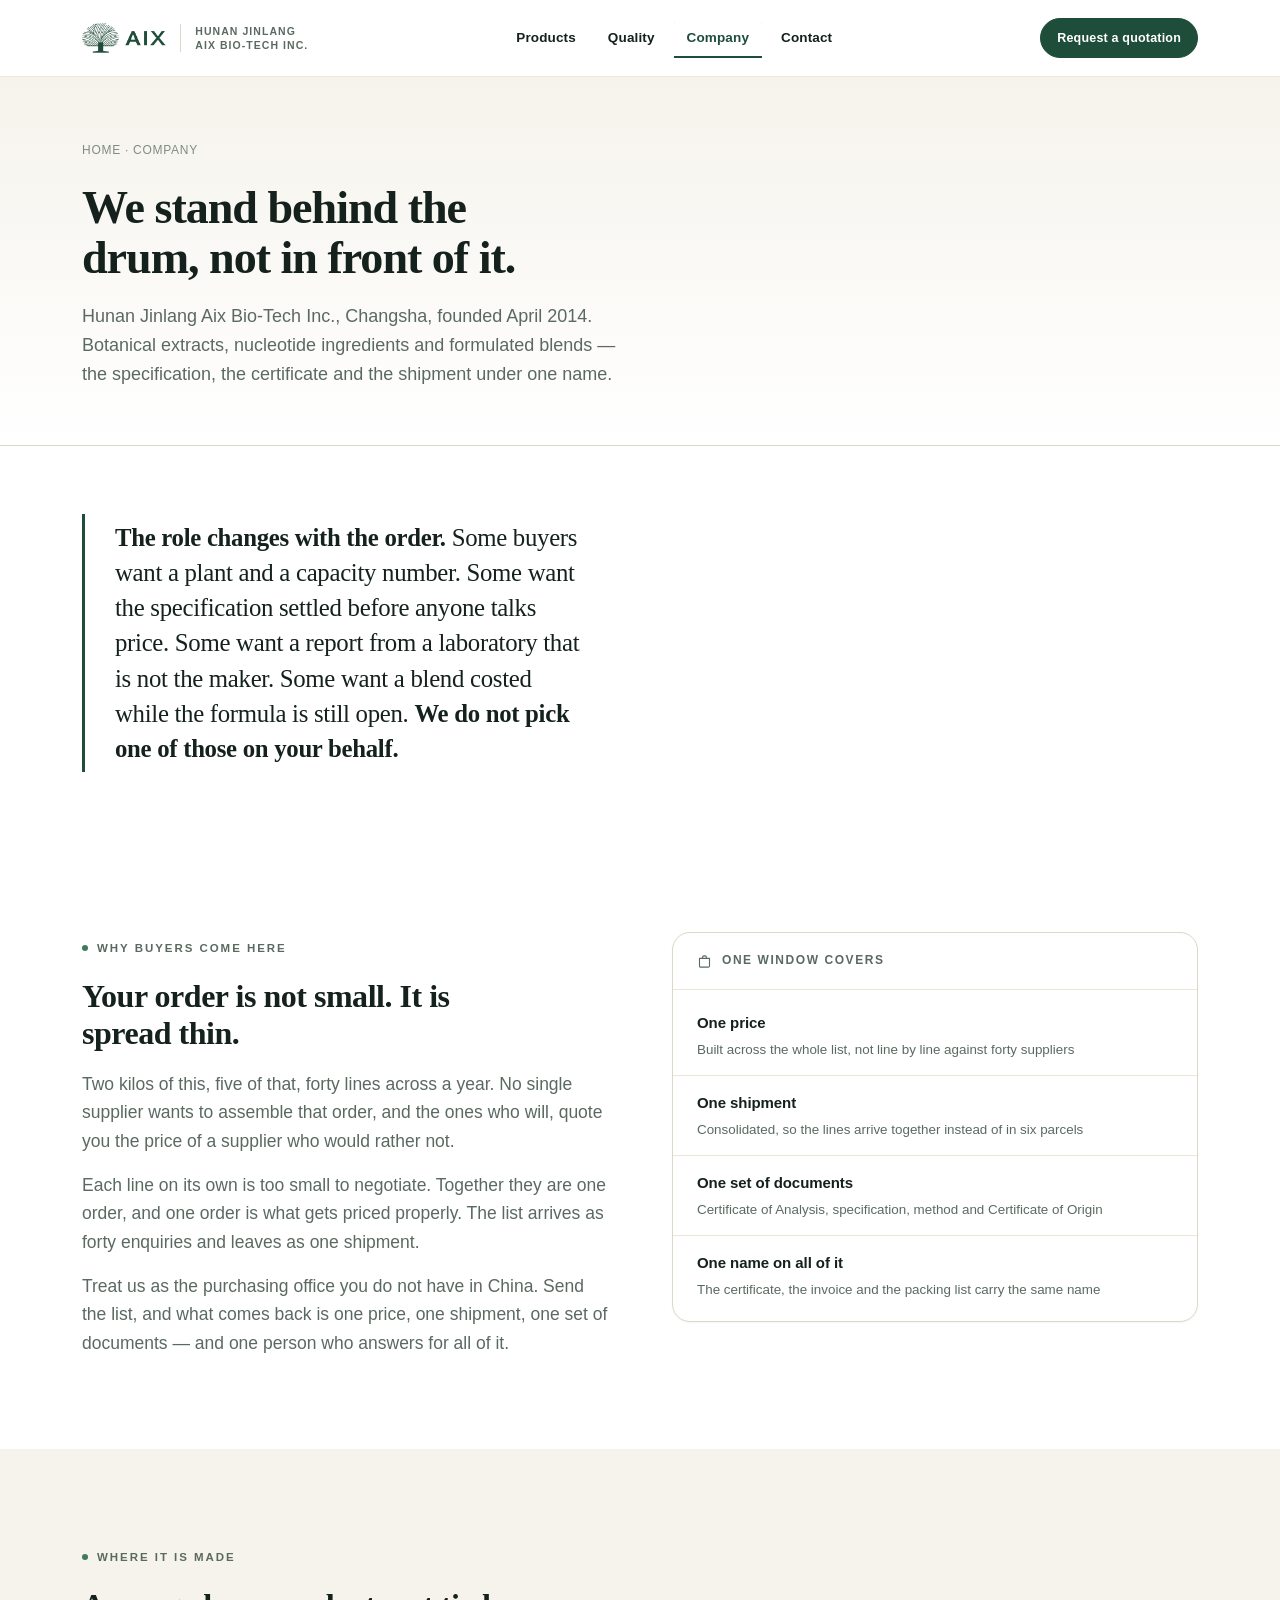
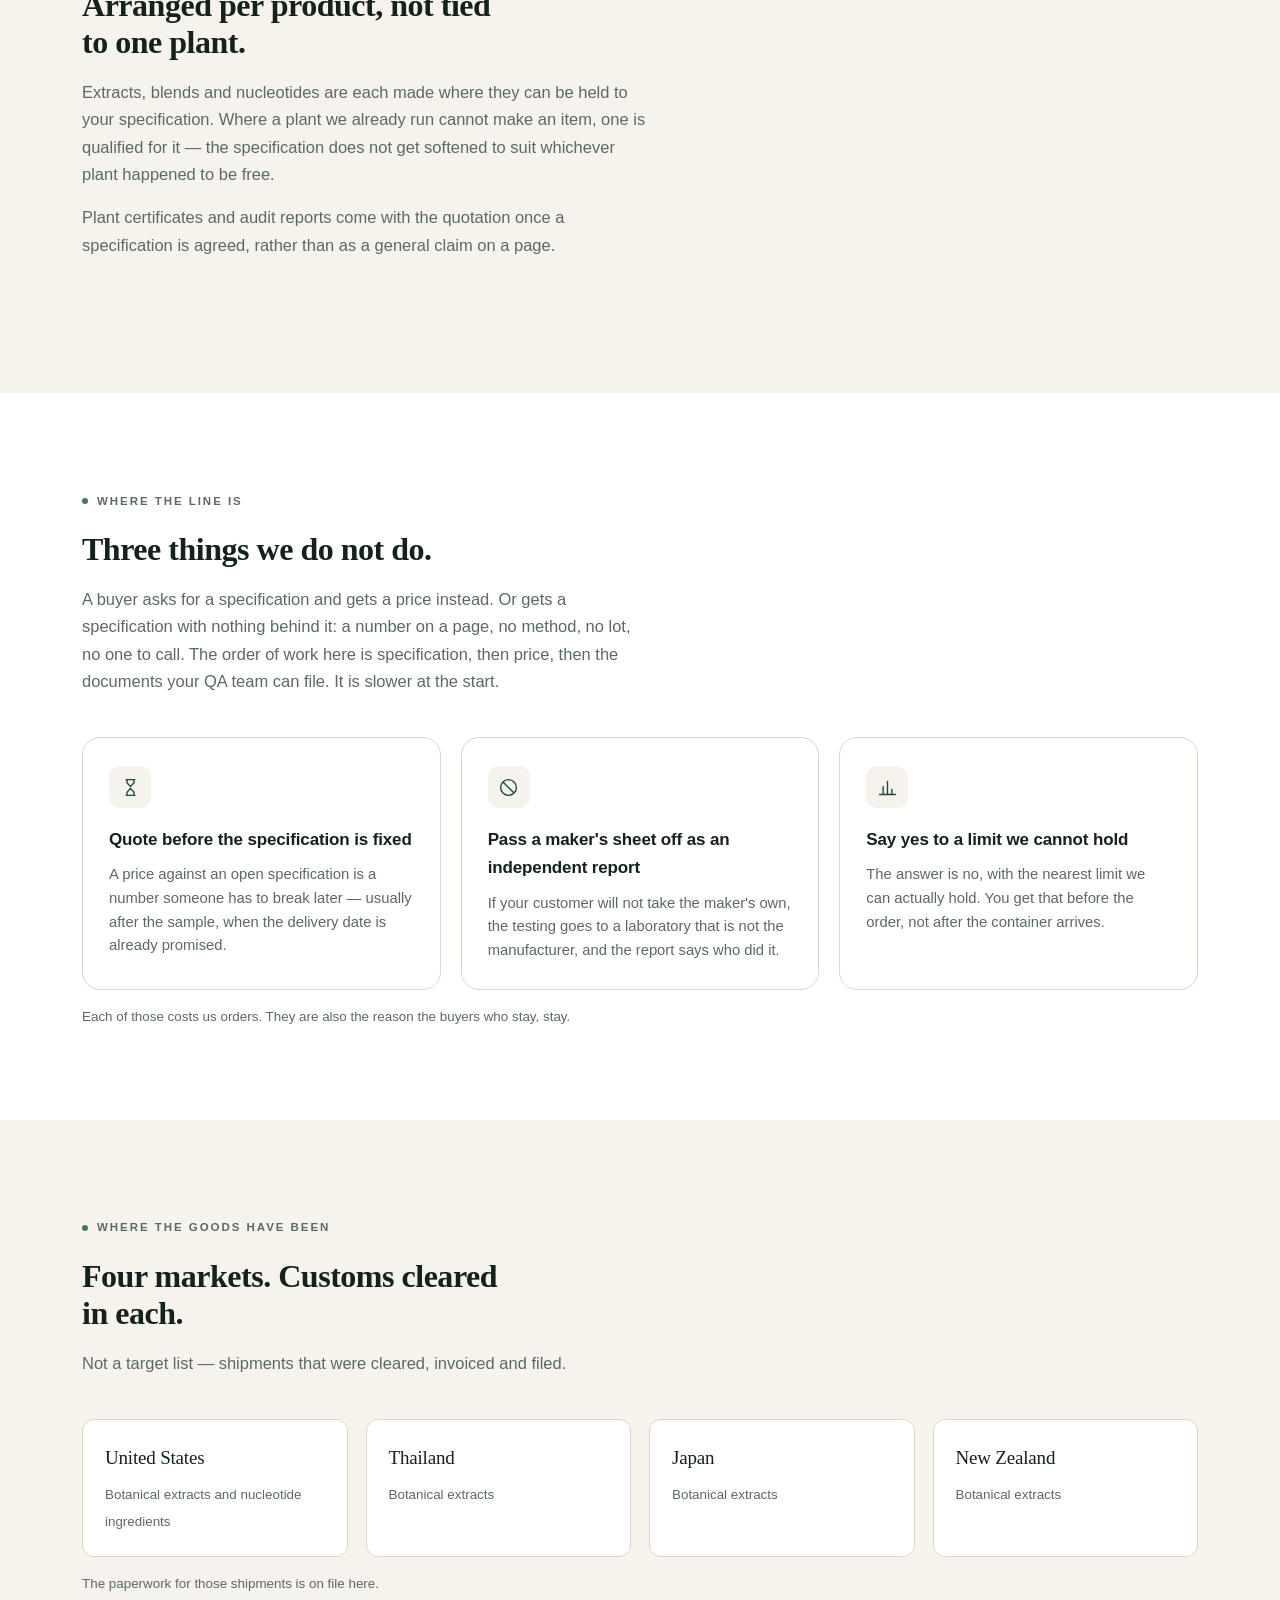
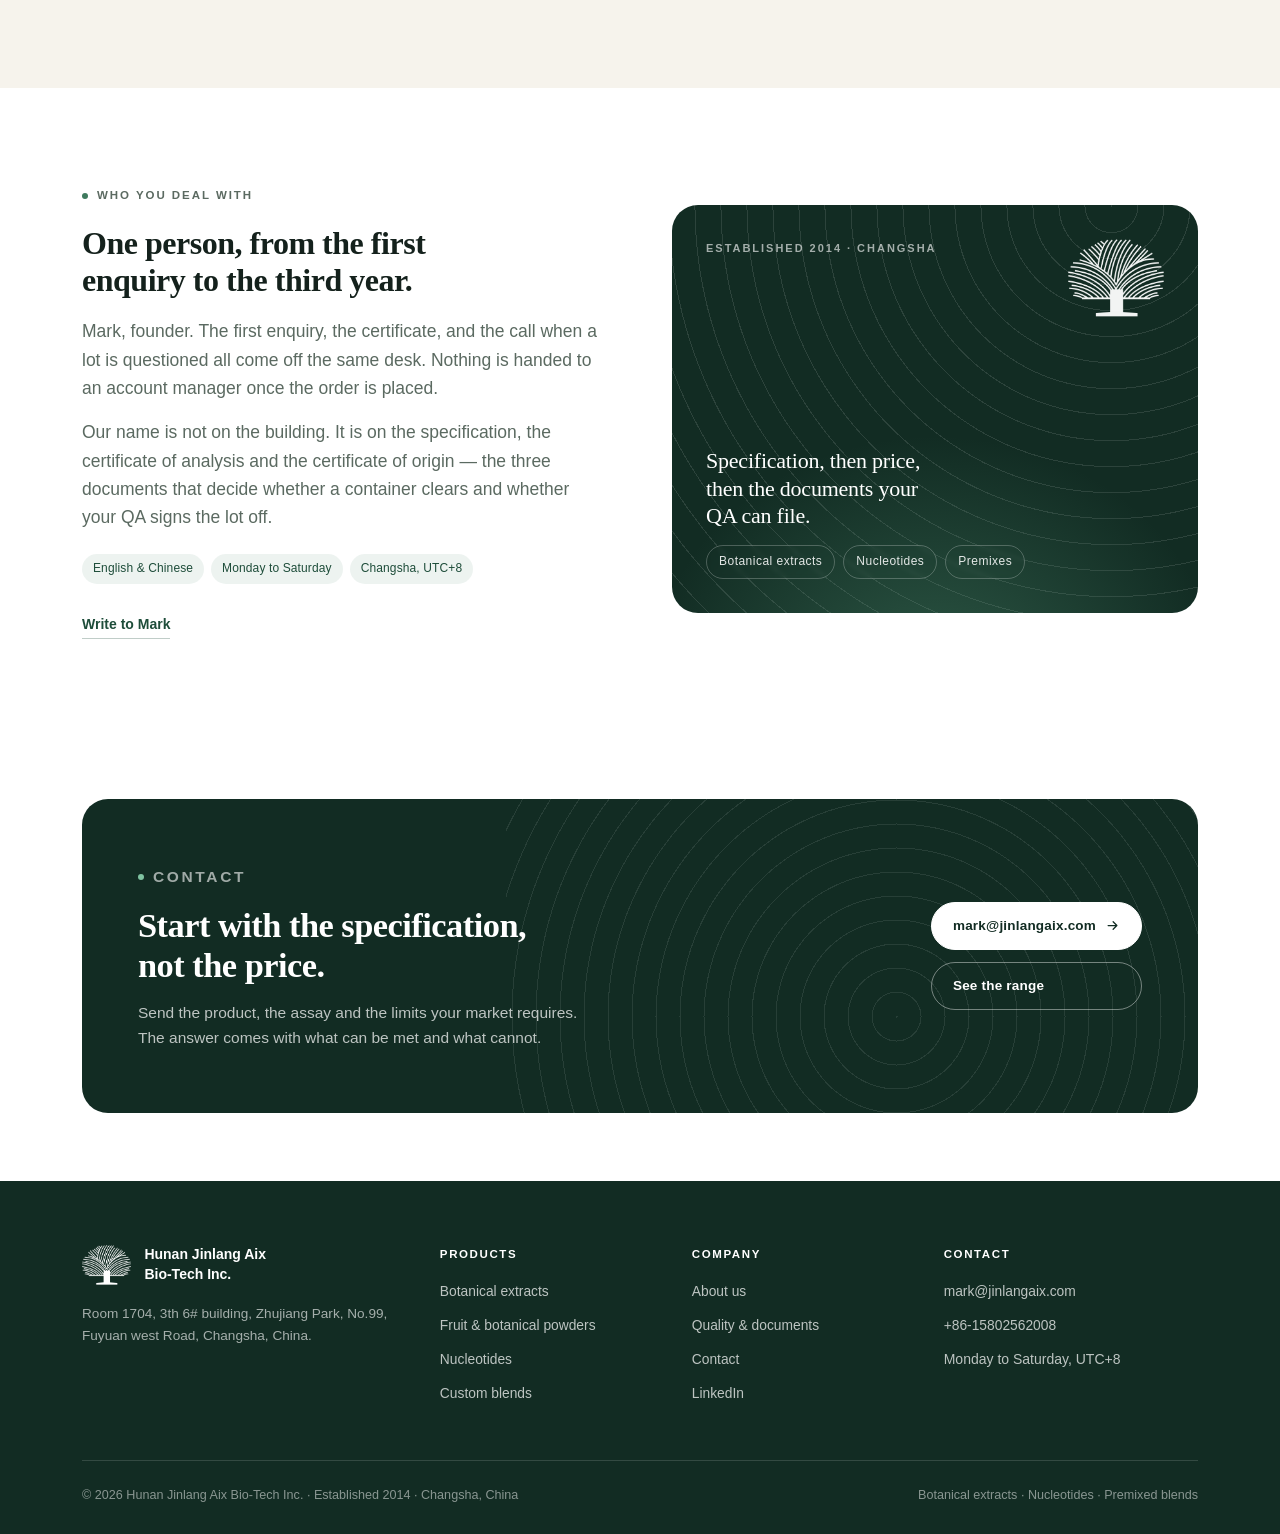
==== commit 9eece686: "Company page: sourcing-partner positioning, per-product production, three refusals. Site email switc" ====
--- a/about.html
+++ b/about.html
@@ -4,7 +4,7 @@
 <meta charset="utf-8">
 <meta name="viewport" content="width=device-width, initial-scale=1">
 <title>Company — Hunan Jinlang Aix Bio-Tech Inc.</title>
-<meta name="description" content="Founded in Changsha in 2014. Botanical extracts, nucleotide ingredients and formulated blends, with the specification and the certificate issued under one name. Goods shipped to the US, Thailand, Japan and New Zealand.">
+<meta name="description" content="Founded in Changsha in 2014. Botanical extracts, nucleotide ingredients and formulated blends. One window for the whole list — one price, one shipment, one set of documents. Goods shipped to the US, Thailand, Japan and New Zealand.">
 <link rel="icon" href="assets/favicon.png" type="image/png">
 <link rel="stylesheet" href="assets/style.css">
 </head>
@@ -43,14 +43,14 @@
     <div class="wrap">
       <p class="crumbs"><a href="index.html">Home</a> · Company</p>
       <h1>We stand behind the drum, not in front of it.</h1>
-      <p class="sub">Hunan Jinlang Aix Bio-Tech Inc., founded April 2014. Botanical extracts, nucleotide ingredients and formulated blends, shipped in 25 kg drums and in sample quantities.</p>
+      <p class="sub">Hunan Jinlang Aix Bio-Tech Inc., Changsha, founded April 2014. Botanical extracts, nucleotide ingredients and formulated blends — the specification, the certificate and the shipment under one name.</p>
     </div>
   </section>
 
   <section class="section-tight">
     <div class="wrap">
       <div class="statement">
-        <p><strong>The role changes with the order.</strong> Some buyers want a plant and a capacity number. Some want the specification settled before anyone talks price. Some want a report from a laboratory that is not the maker. Some want a blend costed before they commit to a formula.</p>
+        <p><strong>The role changes with the order.</strong> Some buyers want a plant and a capacity number. Some want the specification settled before anyone talks price. Some want a report from a laboratory that is not the maker. Some want a blend costed while the formula is still open. <strong>We do not pick one of those on your behalf.</strong></p>
       </div>
     </div>
   </section>
@@ -59,31 +59,34 @@
     <div class="wrap">
       <div class="split split-top">
         <div>
-          <p class="eyebrow">What that means in practice</p>
-          <h2>Sourcing and qualifying the plants. Then answering for the lot.</h2>
-          <p class="lede">Agreeing the specification with the customer before anything is quoted. Arranging the testing, writing the certificate, and answering for the lot after it has shipped. When something is wrong, the call comes to us, not to a plant office that has never heard of your order.</p>
-          <p class="lede">Our name is not on the building. It is on the specification, the certificate of analysis and the certificate of origin — the three documents that decide whether a container clears and whether your QA signs the lot off.</p>
-          <p class="lede">Some buyers want to shake hands with a plant manager. We are the part that is still there afterwards: the file, the testing, the call in year three.</p>
+          <p class="eyebrow">Why buyers come here</p>
+          <h2>Your order is not small. It is spread thin.</h2>
+          <p class="lede">Two kilos of this, five of that, forty lines across a year. No single supplier wants to assemble that order, and the ones who will, quote you the price of a supplier who would rather not.</p>
+          <p class="lede">Each line on its own is too small to negotiate. Together they are one order, and one order is what gets priced properly. The list arrives as forty enquiries and leaves as one shipment.</p>
+          <p class="lede">Treat us as the purchasing office you do not have in China. Send the list, and what comes back is one price, one shipment, one set of documents — and one person who answers for all of it.</p>
         </div>
 
         <div class="doc-card">
-          <div class="doc-card-head">All four come off the same desk</div>
+          <div class="doc-card-head">
+            <svg width="15" height="15" viewBox="0 0 24 24" fill="none" stroke="currentColor" stroke-width="1.8" stroke-linecap="round" stroke-linejoin="round" aria-hidden="true"><path d="M4 7h16v12a2 2 0 0 1-2 2H6a2 2 0 0 1-2-2Z"/><path d="M9 7V5a2 2 0 0 1 2-2h2a2 2 0 0 1 2 2v2"/></svg>
+            One window covers
+          </div>
           <ul class="doc-list">
             <li>
-              <span class="name">A factory quote</span>
-              <span class="desc">When you need capacity, and a date you can plan a launch around</span>
-            </li>
-            <li>
-              <span class="name">A settled specification</span>
-              <span class="desc">When the limits are the problem, before anyone talks price</span>
-            </li>
-            <li>
-              <span class="name">An independent report</span>
-              <span class="desc">When your customer will not take the maker's own</span>
-            </li>
-            <li>
-              <span class="name">A costed blend</span>
-              <span class="desc">When the formula is still open and the overage is not settled</span>
+              <span class="name">One price</span>
+              <span class="desc">Built across the whole list, not line by line against forty suppliers</span>
+            </li>
+            <li>
+              <span class="name">One shipment</span>
+              <span class="desc">Consolidated, so the lines arrive together instead of in six parcels</span>
+            </li>
+            <li>
+              <span class="name">One set of documents</span>
+              <span class="desc">Certificate of Analysis, specification, method and Certificate of Origin</span>
+            </li>
+            <li>
+              <span class="name">One name on all of it</span>
+              <span class="desc">The certificate, the invoice and the packing list carry the same name</span>
             </li>
           </ul>
         </div>
@@ -94,10 +97,58 @@
   <section class="section bg-sand">
     <div class="wrap">
       <div class="section-head">
-        <p class="eyebrow">Why the company exists</p>
-        <h2>Because the same thing kept happening.</h2>
-        <p>A buyer asks for a specification and gets a price instead. Or gets a specification with nothing behind it: a number on a page, no method, no lot, no one to call.</p>
-        <p>So the order of work here is specification, then price, then the documents your QA team can actually file. It is slower at the start, and it is the reason customers stay.</p>
+        <p class="eyebrow">Where it is made</p>
+        <h2>Arranged per product, not tied to one plant.</h2>
+        <p>Extracts, blends and nucleotides are each made where they can be held to your specification. Where a plant we already run cannot make an item, one is qualified for it — the specification does not get softened to suit whichever plant happened to be free.</p>
+        <p>Plant certificates and audit reports come with the quotation once a specification is agreed, rather than as a general claim on a page.</p>
+      </div>
+    </div>
+  </section>
+
+  <section class="section">
+    <div class="wrap">
+      <div class="section-head">
+        <p class="eyebrow">Where the line is</p>
+        <h2>Three things we do not do.</h2>
+        <p>A buyer asks for a specification and gets a price instead. Or gets a specification with nothing behind it: a number on a page, no method, no lot, no one to call. The order of work here is specification, then price, then the documents your QA team can file. It is slower at the start.</p>
+      </div>
+
+      <div class="card-grid">
+        <article class="card">
+          <div class="icon" aria-hidden="true">
+            <svg width="21" height="21" viewBox="0 0 24 24" fill="none" stroke="currentColor" stroke-width="1.6" stroke-linecap="round" stroke-linejoin="round"><path d="M7 3h10M7 21h10M8 3v3.6L12 11l4-4.4V3M8 21v-3.6L12 13l4 4.4V21"/></svg>
+          </div>
+          <h3>Quote before the specification is fixed</h3>
+          <p>A price against an open specification is a number someone has to break later — usually after the sample, when the delivery date is already promised.</p>
+        </article>
+
+        <article class="card">
+          <div class="icon" aria-hidden="true">
+            <svg width="21" height="21" viewBox="0 0 24 24" fill="none" stroke="currentColor" stroke-width="1.6" stroke-linecap="round" stroke-linejoin="round"><circle cx="12" cy="12" r="9"/><path d="M6 6l12 12"/></svg>
+          </div>
+          <h3>Pass a maker's sheet off as an independent report</h3>
+          <p>If your customer will not take the maker's own, the testing goes to a laboratory that is not the manufacturer, and the report says who did it.</p>
+        </article>
+
+        <article class="card">
+          <div class="icon" aria-hidden="true">
+            <svg width="21" height="21" viewBox="0 0 24 24" fill="none" stroke="currentColor" stroke-width="1.6" stroke-linecap="round" stroke-linejoin="round"><path d="M3 20h18"/><path d="M7 20V11M12 20V5M17 20v-6"/></svg>
+          </div>
+          <h3>Say yes to a limit we cannot hold</h3>
+          <p>The answer is no, with the nearest limit we can actually hold. You get that before the order, not after the container arrives.</p>
+        </article>
+      </div>
+
+      <p class="table-note">Each of those costs us orders. They are also the reason the buyers who stay, stay.</p>
+    </div>
+  </section>
+
+  <section class="section bg-sand">
+    <div class="wrap">
+      <div class="section-head">
+        <p class="eyebrow">Where the goods have been</p>
+        <h2>Four markets. Customs cleared in each.</h2>
+        <p>Not a target list — shipments that were cleared, invoiced and filed.</p>
       </div>
 
       <div class="market-grid">
@@ -118,7 +169,7 @@
           <span class="d">Botanical extracts</span>
         </div>
       </div>
-      <p class="table-note">Goods have cleared customs in each of these markets. The paperwork for those shipments is on file here.</p>
+      <p class="table-note">The paperwork for those shipments is on file here.</p>
     </div>
   </section>
 
@@ -129,6 +180,7 @@
           <p class="eyebrow">Who you deal with</p>
           <h2>One person, from the first enquiry to the third year.</h2>
           <p class="lede">Mark, founder. The first enquiry, the certificate, and the call when a lot is questioned all come off the same desk. Nothing is handed to an account manager once the order is placed.</p>
+          <p class="lede">Our name is not on the building. It is on the specification, the certificate of analysis and the certificate of origin — the three documents that decide whether a container clears and whether your QA signs the lot off.</p>
           <div class="tag-row" style="margin-top:22px">
             <span class="tag">English &amp; Chinese</span>
             <span class="tag">Monday to Saturday</span>
@@ -164,8 +216,8 @@
           <p>Send the product, the assay and the limits your market requires. The answer comes with what can be met and what cannot.</p>
         </div>
         <div class="cta-actions">
-          <a class="btn btn-light" href="mailto:jinlangaix@foxmail.com?subject=Company%20enquiry">
-            jinlangaix@foxmail.com
+          <a class="btn btn-light" href="mailto:mark@jinlangaix.com?subject=Company%20enquiry">
+            mark@jinlangaix.com
             <svg class="arrow" width="15" height="15" viewBox="0 0 24 24" fill="none" stroke="currentColor" stroke-width="2" stroke-linecap="round" stroke-linejoin="round" aria-hidden="true"><path d="M5 12h13M13 6l6 6-6 6"/></svg>
           </a>
           <a class="btn btn-outline-light" href="products.html">See the range</a>
@@ -210,7 +262,7 @@
       <div class="foot-col">
         <h4>Contact</h4>
         <ul>
-          <li><a href="mailto:jinlangaix@foxmail.com">jinlangaix@foxmail.com</a></li>
+          <li><a href="mailto:mark@jinlangaix.com">mark@jinlangaix.com</a></li>
           <li><a href="tel:+8615802562008">+86-15802562008</a></li>
           <li>Monday to Saturday, UTC+8</li>
         </ul>
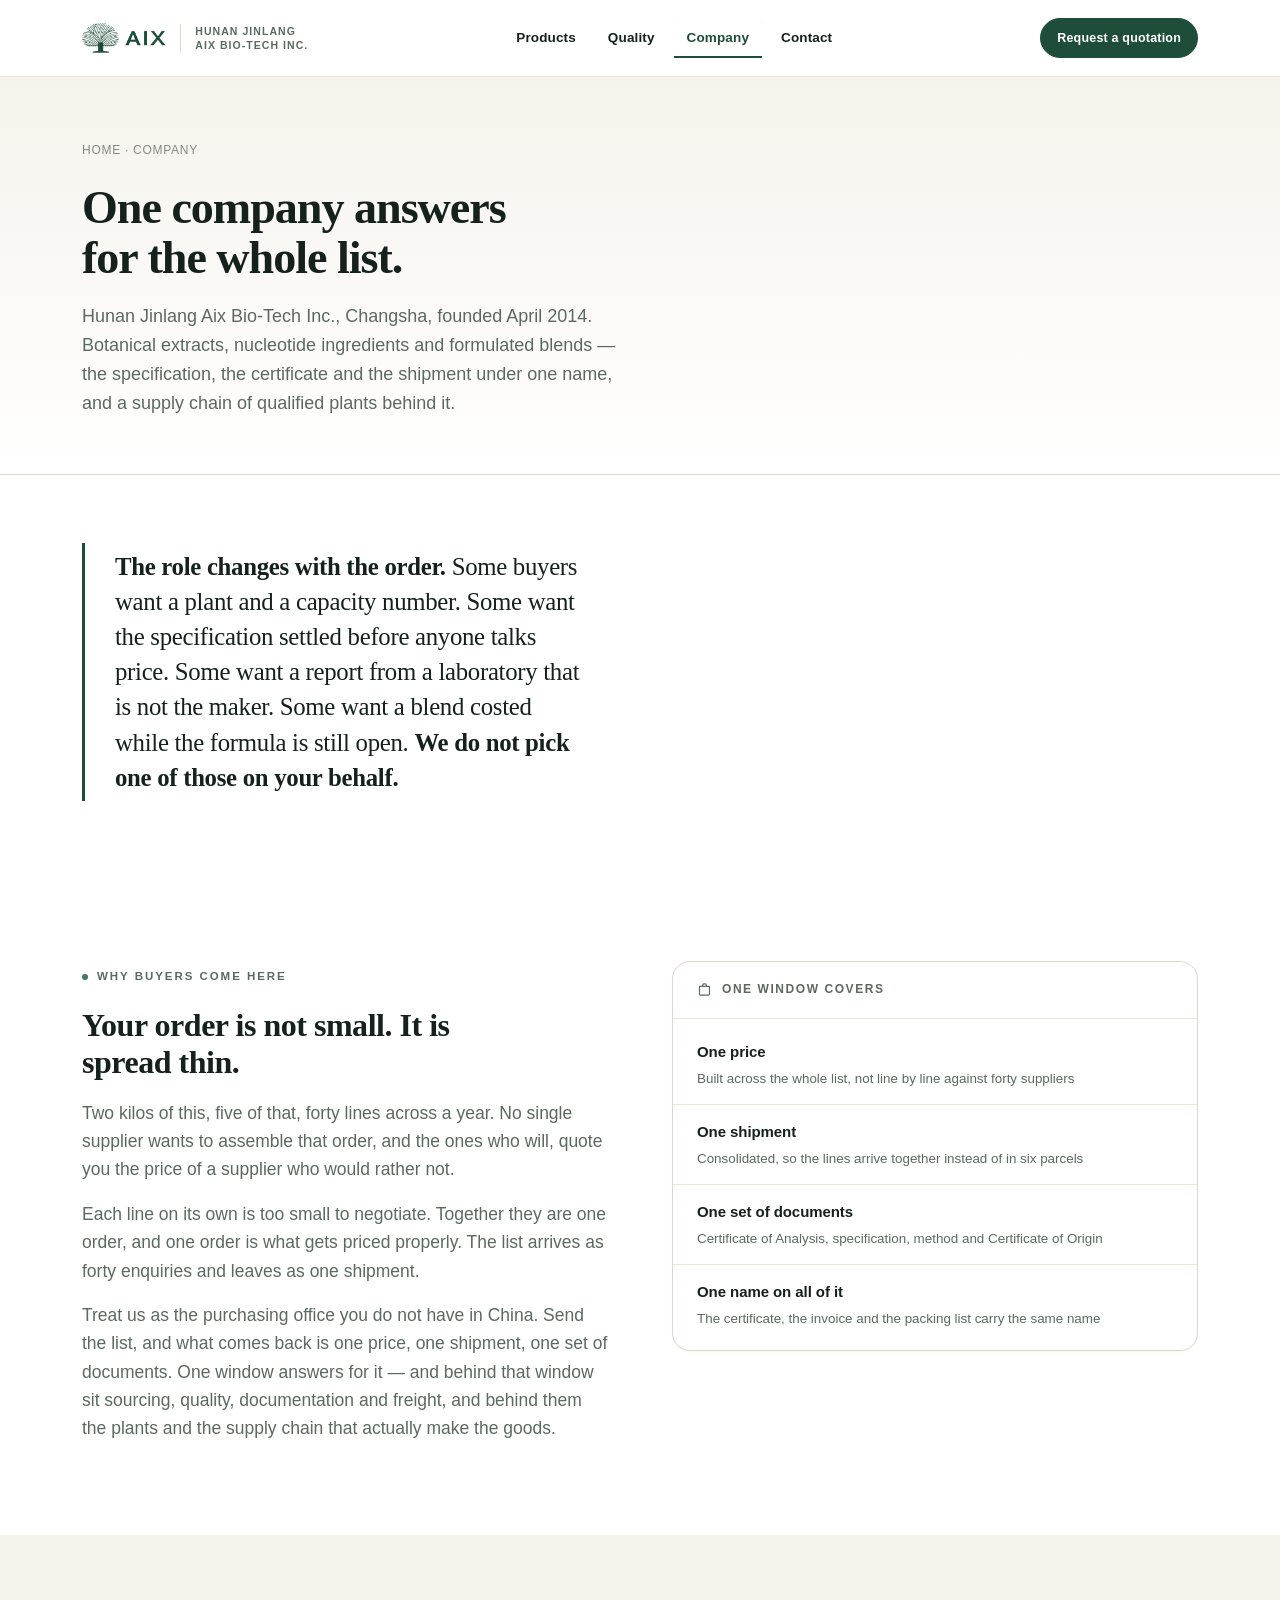
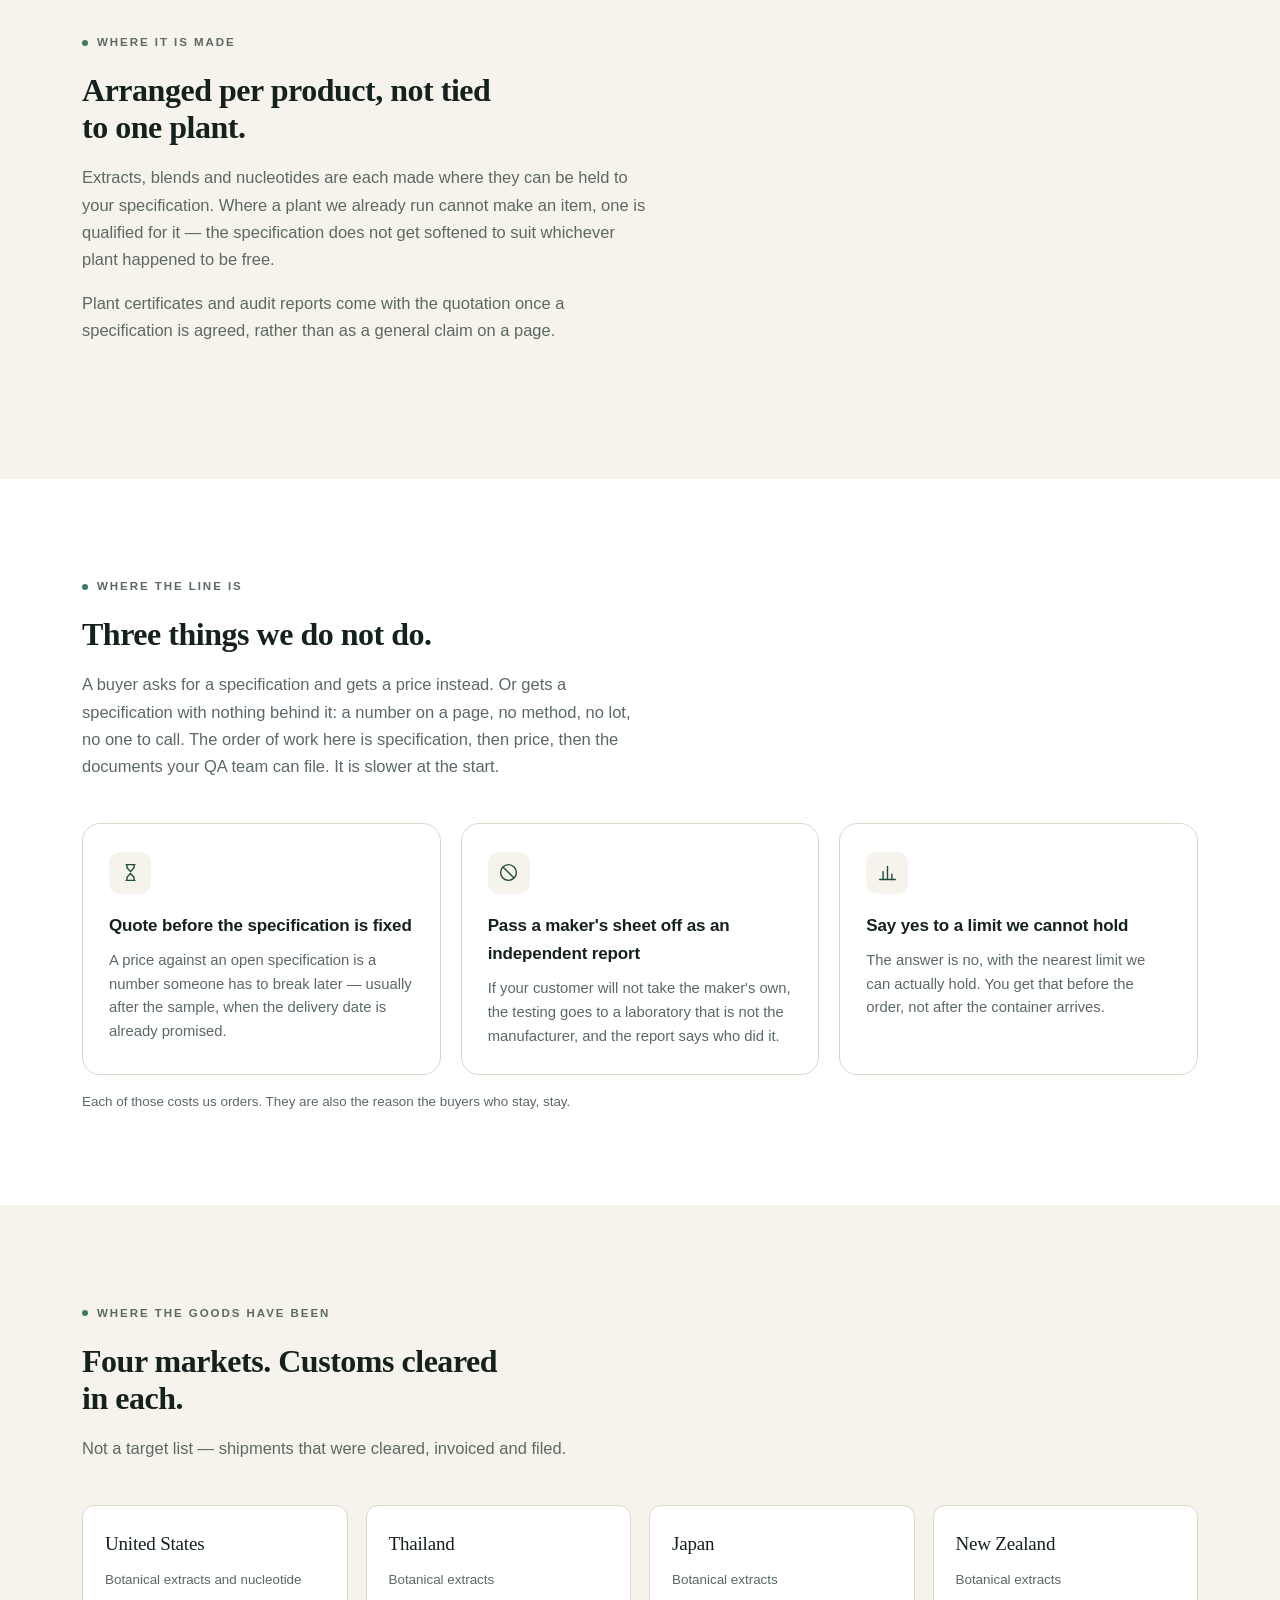
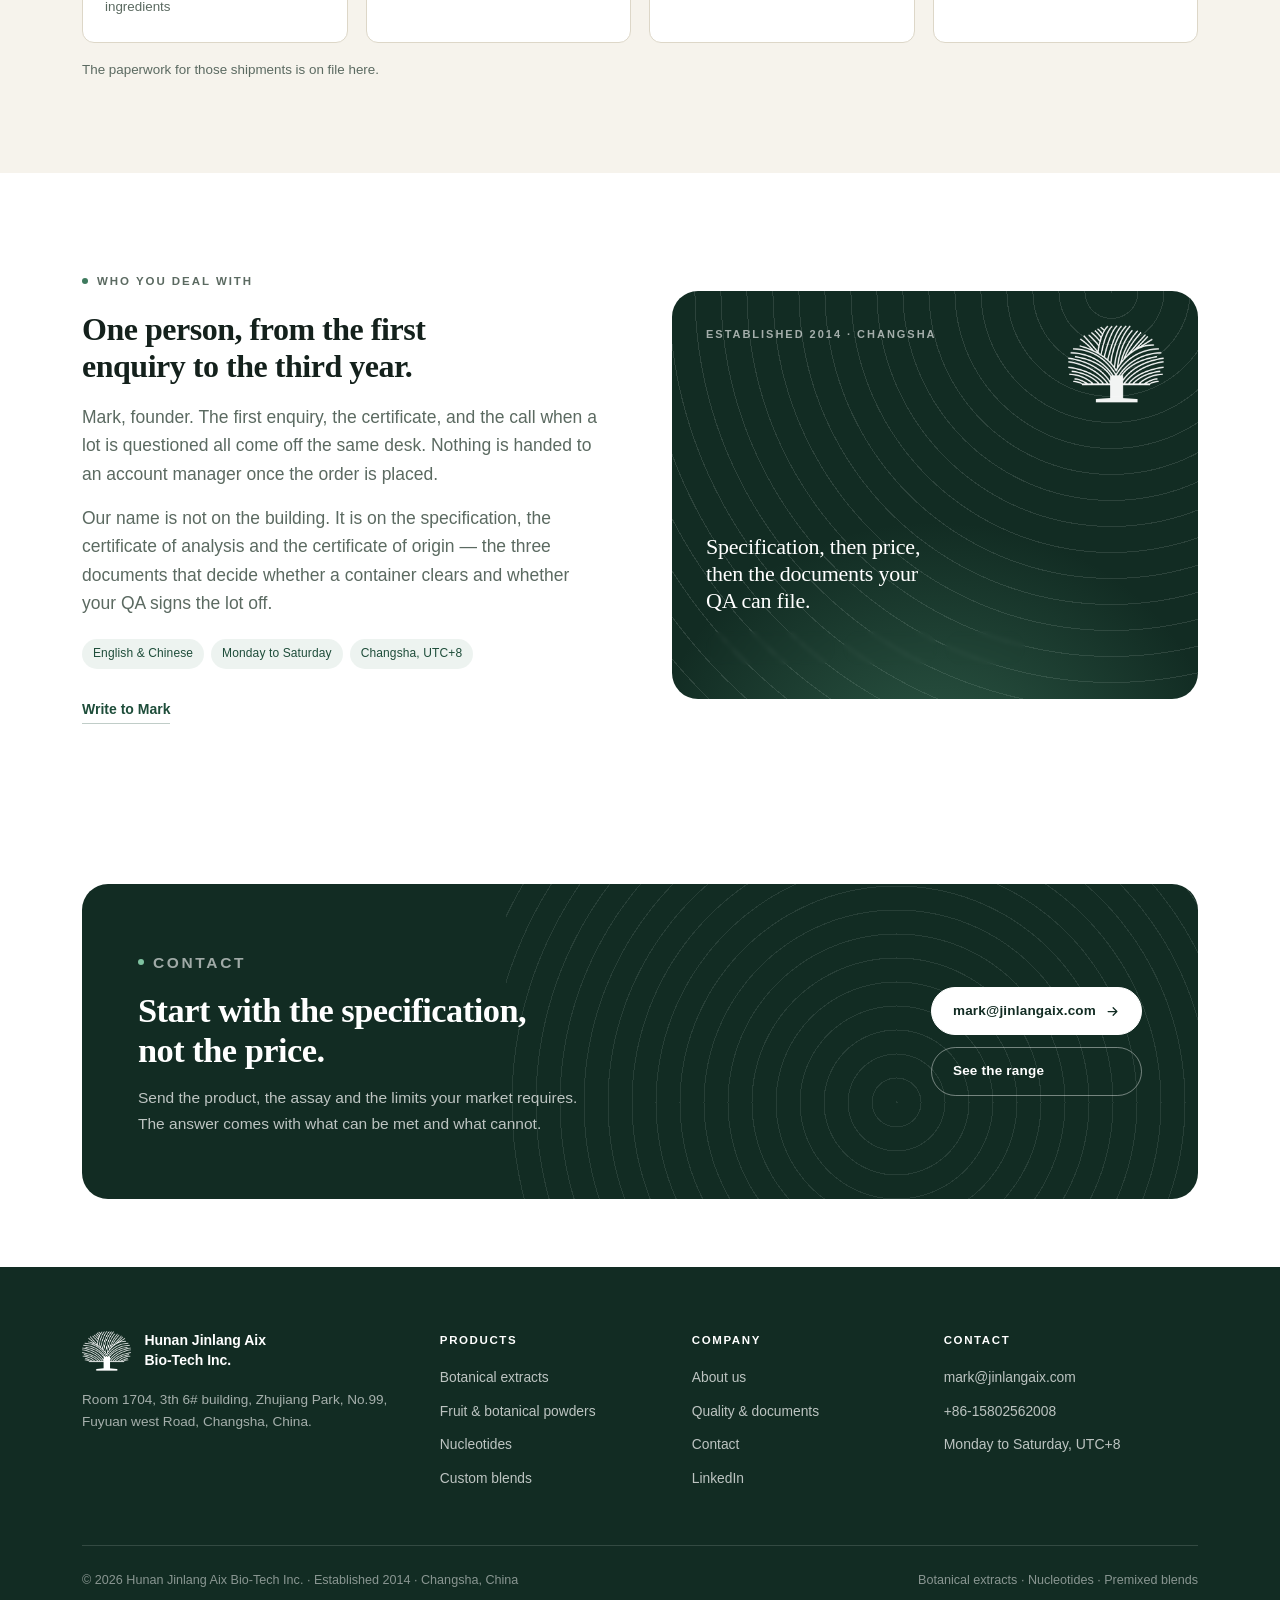
==== commit a978c3f2: "Copy: company headline without the drum metaphor, lot-number line states the benefit, 'one person' r" ====
--- a/about.html
+++ b/about.html
@@ -5,6 +5,7 @@
 <meta name="viewport" content="width=device-width, initial-scale=1">
 <title>Company — Hunan Jinlang Aix Bio-Tech Inc.</title>
 <meta name="description" content="Founded in Changsha in 2014. Botanical extracts, nucleotide ingredients and formulated blends. One window for the whole list — one price, one shipment, one set of documents. Goods shipped to the US, Thailand, Japan and New Zealand.">
+<link rel="canonical" href="https://jinlangaix.com/about.html">
 <link rel="icon" href="assets/favicon.png" type="image/png">
 <link rel="stylesheet" href="assets/style.css">
 </head>
@@ -29,7 +30,7 @@
     </nav>
 
     <div class="head-cta">
-      <a class="btn btn-sm" href="contact.html">Request a quotation</a>
+      <a class="btn btn-sm" href="quote.html">Request a quotation</a>
       <label class="nav-burger" for="nav-toggle" aria-label="Open menu" role="button" tabindex="0">
         <span></span><span></span><span></span>
       </label>
@@ -42,8 +43,8 @@
   <section class="page-head">
     <div class="wrap">
       <p class="crumbs"><a href="index.html">Home</a> · Company</p>
-      <h1>We stand behind the drum, not in front of it.</h1>
-      <p class="sub">Hunan Jinlang Aix Bio-Tech Inc., Changsha, founded April 2014. Botanical extracts, nucleotide ingredients and formulated blends — the specification, the certificate and the shipment under one name.</p>
+      <h1>One company answers for the whole list.</h1>
+      <p class="sub">Hunan Jinlang Aix Bio-Tech Inc., Changsha, founded April 2014. Botanical extracts, nucleotide ingredients and formulated blends — the specification, the certificate and the shipment under one name, and a supply chain of qualified plants behind it.</p>
     </div>
   </section>
 
@@ -63,7 +64,7 @@
           <h2>Your order is not small. It is spread thin.</h2>
           <p class="lede">Two kilos of this, five of that, forty lines across a year. No single supplier wants to assemble that order, and the ones who will, quote you the price of a supplier who would rather not.</p>
           <p class="lede">Each line on its own is too small to negotiate. Together they are one order, and one order is what gets priced properly. The list arrives as forty enquiries and leaves as one shipment.</p>
-          <p class="lede">Treat us as the purchasing office you do not have in China. Send the list, and what comes back is one price, one shipment, one set of documents — and one person who answers for all of it.</p>
+          <p class="lede">Treat us as the purchasing office you do not have in China. Send the list, and what comes back is one price, one shipment, one set of documents. One window answers for it — and behind that window sit sourcing, quality, documentation and freight, and behind them the plants and the supply chain that actually make the goods.</p>
         </div>
 
         <div class="doc-card">
--- a/assets/style.css
+++ b/assets/style.css
@@ -1055,8 +1055,349 @@
   html { scroll-behavior: auto; }
 }
 
+/* ============================ quotation form ============================ */
+
+.form-shell {
+  display: grid;
+  grid-template-columns: minmax(0, 1.5fr) minmax(0, 0.85fr);
+  gap: 52px;
+  align-items: start;
+}
+
+.form-card {
+  background: var(--paper);
+  border: 1px solid var(--line);
+  border-radius: var(--radius);
+  padding: 34px 34px 30px;
+  box-shadow: var(--shadow-sm);
+  min-height: 472px;
+}
+
+/* progress rail */
+.step-count {
+  display: none;
+  margin: 0 0 22px;
+  font-size: 11.5px;
+  font-weight: 700;
+  letter-spacing: 0.08em;
+  text-transform: uppercase;
+  color: var(--muted);
+}
+.steps {
+  display: flex;
+  align-items: center;
+  gap: 10px;
+  margin: 0 0 30px;
+  padding: 0;
+  list-style: none;
+}
+.steps li {
+  display: flex;
+  align-items: center;
+  gap: 9px;
+  font-size: 12px;
+  letter-spacing: 0.05em;
+  text-transform: uppercase;
+  color: var(--muted-2);
+  flex: 1;
+}
+.steps li::before {
+  content: "";
+  width: 22px; height: 1.5px;
+  background: var(--line);
+  flex: none;
+}
+.steps li:first-child::before { display: none; }
+.steps li .dot {
+  width: 9px; height: 9px;
+  border-radius: 50%;
+  border: 1.5px solid var(--line);
+  background: transparent;
+  flex: none;
+  transition: background 0.2s ease, border-color 0.2s ease;
+}
+.steps li.is-done { color: var(--muted); }
+.steps li.is-done .dot { background: var(--moss); border-color: var(--moss); }
+.steps li.is-current { color: var(--forest); font-weight: 700; }
+.steps li.is-current .dot {
+  background: var(--forest);
+  border-color: var(--forest);
+  box-shadow: 0 0 0 4px rgba(30, 77, 58, 0.12);
+}
+
+.form-step { border: 0; margin: 0; padding: 0; min-width: 0; }
+.form-step[hidden] { display: none; }
+.form-step > legend {
+  font-family: var(--serif);
+  font-size: clamp(22px, 2.2vw, 27px);
+  line-height: 1.25;
+  color: var(--forest-deep);
+  padding: 0;
+  margin-bottom: 6px;
+}
+.step-note {
+  font-size: 14px;
+  color: var(--muted);
+  margin: 0 0 24px;
+}
+
+/* choice cards */
+.choice-grid {
+  display: grid;
+  grid-template-columns: 1fr 1fr;
+  gap: 12px;
+  margin-bottom: 4px;
+}
+.choice {
+  position: relative;
+  display: block;
+  border: 1px solid var(--line);
+  border-radius: var(--radius-sm);
+  background: var(--paper);
+  padding: 16px 16px 15px;
+  cursor: pointer;
+  transition: border-color 0.16s ease, background 0.16s ease, box-shadow 0.16s ease;
+}
+.choice:hover { border-color: rgba(30, 77, 58, 0.4); background: #fcfbf7; }
+.choice input {
+  position: absolute;
+  opacity: 0;
+  width: 1px; height: 1px;
+  pointer-events: none;
+}
+.choice .t {
+  display: block;
+  font-size: 15px;
+  font-weight: 650;
+  color: var(--ink);
+  margin-bottom: 3px;
+}
+.choice .d {
+  display: block;
+  font-size: 13px;
+  line-height: 1.5;
+  color: var(--muted);
+}
+.choice.is-selected {
+  border-color: var(--forest);
+  background: #f4f8f5;
+  box-shadow: 0 0 0 1px var(--forest) inset;
+}
+.choice.is-selected .t { color: var(--forest-deep); }
+.choice input:focus-visible + .t { outline: 2px solid var(--forest); outline-offset: 3px; }
+
+/* fields */
+.field { margin-bottom: 18px; }
+.field > label {
+  display: block;
+  font-size: 12px;
+  font-weight: 700;
+  letter-spacing: 0.07em;
+  text-transform: uppercase;
+  color: var(--muted);
+  margin-bottom: 7px;
+}
+.field .opt {
+  font-weight: 500;
+  letter-spacing: 0;
+  text-transform: none;
+  color: var(--muted-2);
+}
+.field input,
+.field textarea,
+.field select {
+  width: 100%;
+  font: inherit;
+  font-size: 15px;
+  line-height: 1.5;
+  color: var(--ink);
+  background: var(--paper);
+  border: 1px solid var(--line);
+  border-radius: 10px;
+  padding: 11px 13px;
+  transition: border-color 0.16s ease, box-shadow 0.16s ease;
+}
+.field textarea { min-height: 132px; resize: vertical; }
+.field input::placeholder,
+.field textarea::placeholder { color: #a8b0a9; }
+.field input:focus,
+.field textarea:focus,
+.field select:focus {
+  outline: none;
+  border-color: var(--forest);
+  box-shadow: 0 0 0 3px rgba(30, 77, 58, 0.13);
+}
+.field .hint {
+  font-size: 12.5px;
+  color: var(--muted-2);
+  margin: 6px 0 0;
+}
+.field .err {
+  display: none;
+  font-size: 12.5px;
+  color: #a8353c;
+  margin: 6px 0 0;
+}
+.field.invalid input,
+.field.invalid textarea { border-color: #c9555b; }
+.field.invalid .err { display: block; }
+
+.field-row {
+  display: grid;
+  grid-template-columns: 1fr 1fr;
+  gap: 14px;
+}
+
+.form-actions {
+  display: flex;
+  align-items: center;
+  gap: 14px;
+  margin-top: 26px;
+  padding-top: 22px;
+  border-top: 1px solid var(--line-soft);
+}
+.form-actions .btn { cursor: pointer; }
+.form-actions .btn[disabled] { opacity: 0.55; cursor: not-allowed; transform: none; }
+.btn-quiet {
+  background: transparent;
+  border-color: transparent;
+  color: var(--muted);
+  padding-left: 14px;
+  padding-right: 14px;
+}
+.btn-quiet:hover {
+  background: var(--sand);
+  border-color: transparent;
+  color: var(--forest);
+  box-shadow: none;
+}
+/* direct-to-mailbox alternative */
+.direct-mail {
+  margin-top: 20px;
+  padding-top: 20px;
+  border-top: 1px dashed var(--line);
+}
+.direct-mail-btn {
+  display: inline-flex;
+  align-items: center;
+  gap: 8px;
+  font-size: 13px;
+  font-weight: 700;
+  letter-spacing: 0.01em;
+  color: var(--forest);
+  text-decoration: none;
+  border-bottom: 1px solid rgba(30, 77, 58, 0.45);
+  padding-bottom: 3px;
+}
+.direct-mail-btn:hover { color: var(--moss); border-bottom-color: var(--moss); }
+.direct-mail p {
+  font-size: 12.5px;
+  line-height: 1.6;
+  color: var(--muted);
+  margin: 10px 0 0;
+  max-width: 62ch;
+}
+.form-foot {
+  font-size: 12.5px;
+  line-height: 1.55;
+  color: var(--muted-2);
+  margin: 14px 0 0;
+}
+.form-foot a { text-decoration: underline; text-underline-offset: 2px; }
+.hp { position: absolute; left: -9999px; opacity: 0; height: 0; overflow: hidden; }
+
+/* result states */
+.form-result { padding: 6px 0 4px; }
+.form-result[hidden] { display: none; }
+.form-result .mark {
+  width: 46px; height: 46px;
+  border-radius: 50%;
+  display: flex; align-items: center; justify-content: center;
+  background: rgba(62, 122, 94, 0.12);
+  color: var(--forest);
+  margin-bottom: 18px;
+}
+.form-result h2 {
+  font-family: var(--serif);
+  font-size: 27px;
+  line-height: 1.25;
+  margin: 0 0 10px;
+  color: var(--forest-deep);
+}
+.form-result p { font-size: 15px; color: var(--muted); margin: 0 0 12px; }
+.form-result .recap {
+  border: 1px solid var(--line-soft);
+  border-radius: var(--radius-sm);
+  background: var(--sand);
+  padding: 16px 18px;
+  font-size: 14px;
+  color: var(--ink);
+  margin: 18px 0 0;
+  white-space: pre-wrap;
+  word-break: break-word;
+}
+.form-result .recap strong { color: var(--forest-deep); }
+
+/* aside */
+.form-aside { position: sticky; top: 96px; }
+.form-aside .panel {
+  background: var(--forest);
+  color: #eef3ef;
+  border-radius: var(--radius);
+  padding: 30px 28px;
+}
+.form-aside .panel h2 {
+  font-family: var(--serif);
+  font-size: 22px;
+  line-height: 1.3;
+  margin: 0 0 16px;
+  color: #fff;
+}
+.form-aside .panel ul {
+  list-style: none;
+  margin: 0 0 22px;
+  padding: 0;
+}
+.form-aside .panel li {
+  position: relative;
+  padding-left: 20px;
+  font-size: 14px;
+  line-height: 1.55;
+  margin-bottom: 11px;
+  color: #d9e4dc;
+}
+.form-aside .panel li::before {
+  content: "";
+  position: absolute;
+  left: 2px; top: 9px;
+  width: 7px; height: 7px;
+  border-radius: 50%;
+  background: rgba(255, 255, 255, 0.5);
+}
+.form-aside .panel .alt {
+  border-top: 1px solid rgba(255, 255, 255, 0.18);
+  padding-top: 16px;
+  font-size: 13.5px;
+  color: #c9d8ce;
+}
+.form-aside .panel .alt a { color: #fff; text-decoration: underline; text-underline-offset: 2px; }
+.form-aside .panel .alt a:hover { color: #d8e8dd; }
+
+@media (max-width: 880px) {
+  .form-shell { grid-template-columns: 1fr; gap: 34px; }
+  .form-card { padding: 26px 22px 24px; min-height: 0; }
+  .steps { display: none; }
+  .step-count { display: block; }
+  .steps li.is-current .lbl { display: inline; }
+  .form-aside { position: static; }
+  .choice-grid { grid-template-columns: 1fr; }
+  .field-row { grid-template-columns: 1fr; gap: 0; }
+  .direct-mail p { max-width: 100%; }
+  .form-actions { flex-wrap: wrap; }
+}
+
 @media print {
-  .site-head, .site-foot, .cta, .hero-panel { display: none; }
+  .site-head, .site-foot, .cta, .hero-panel, .form-card { display: none; }
   body { font-size: 11pt; }
   .section { padding: 18pt 0; }
 }
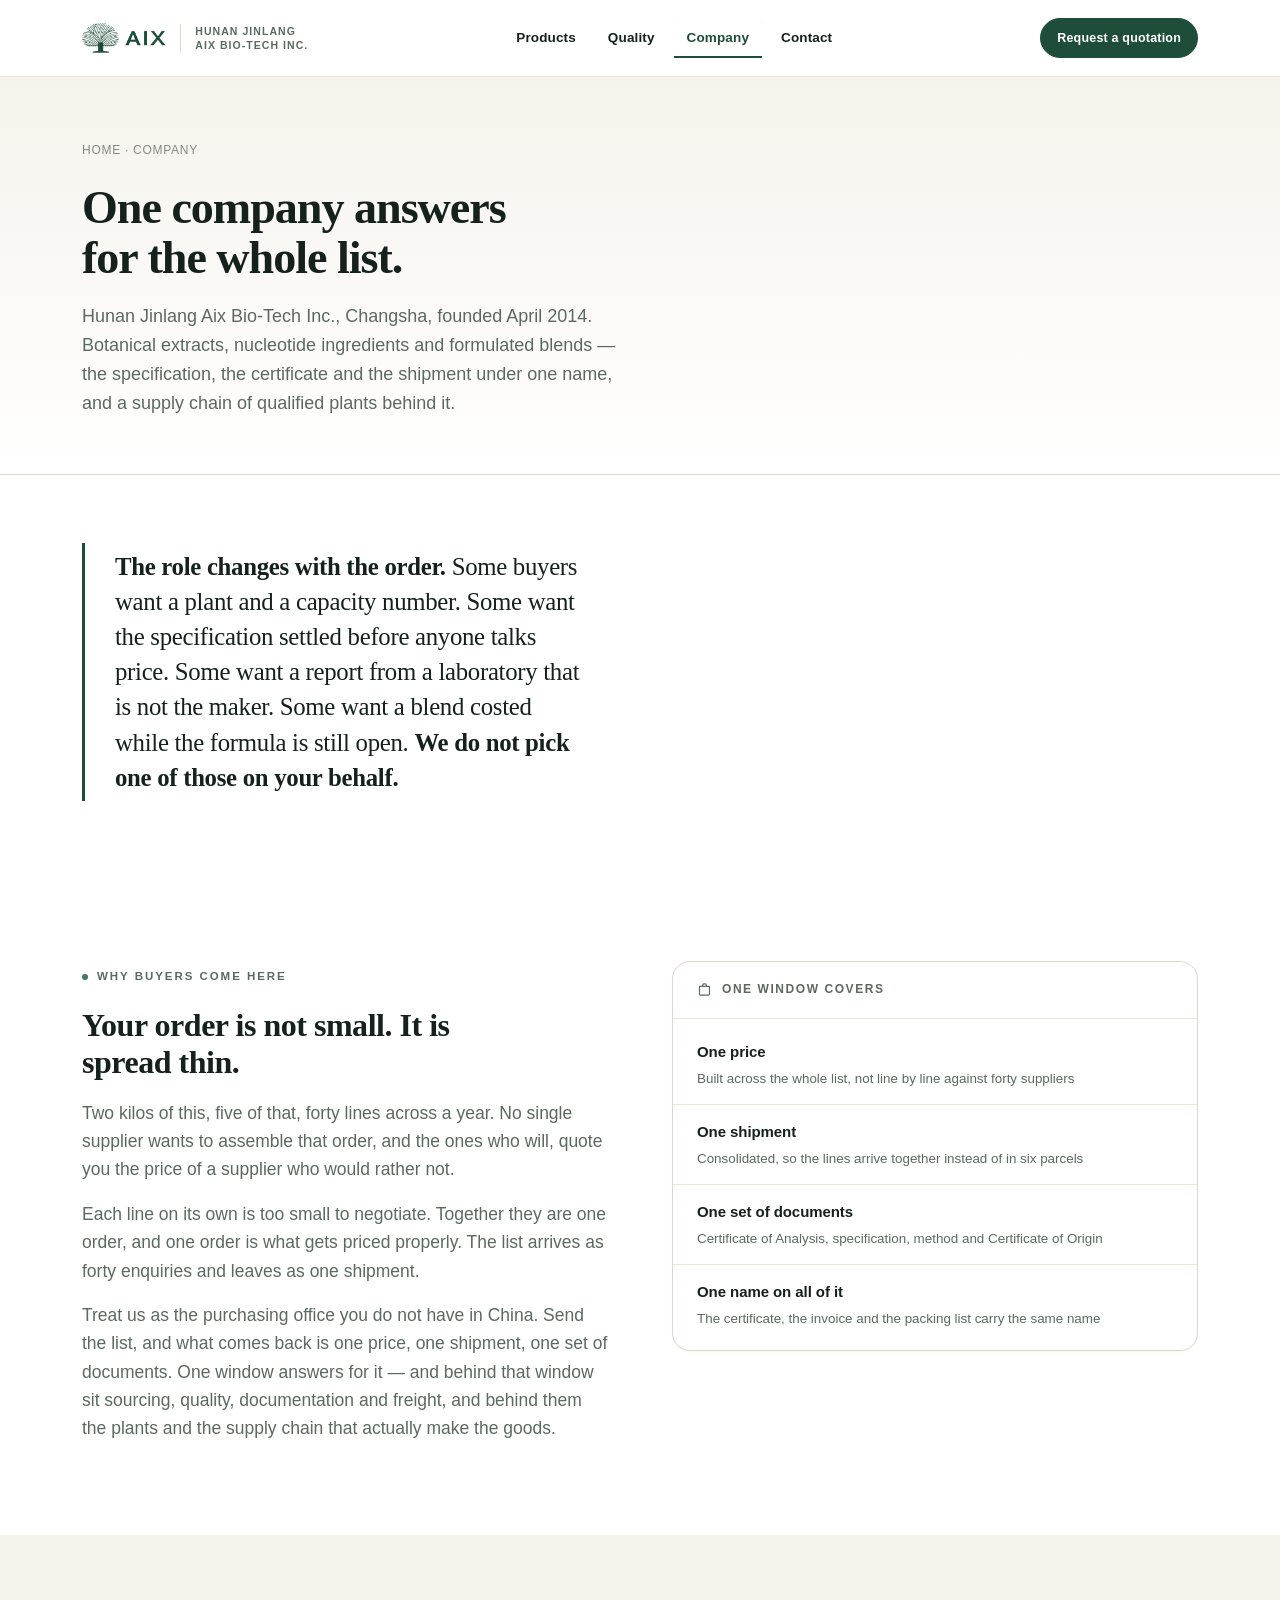
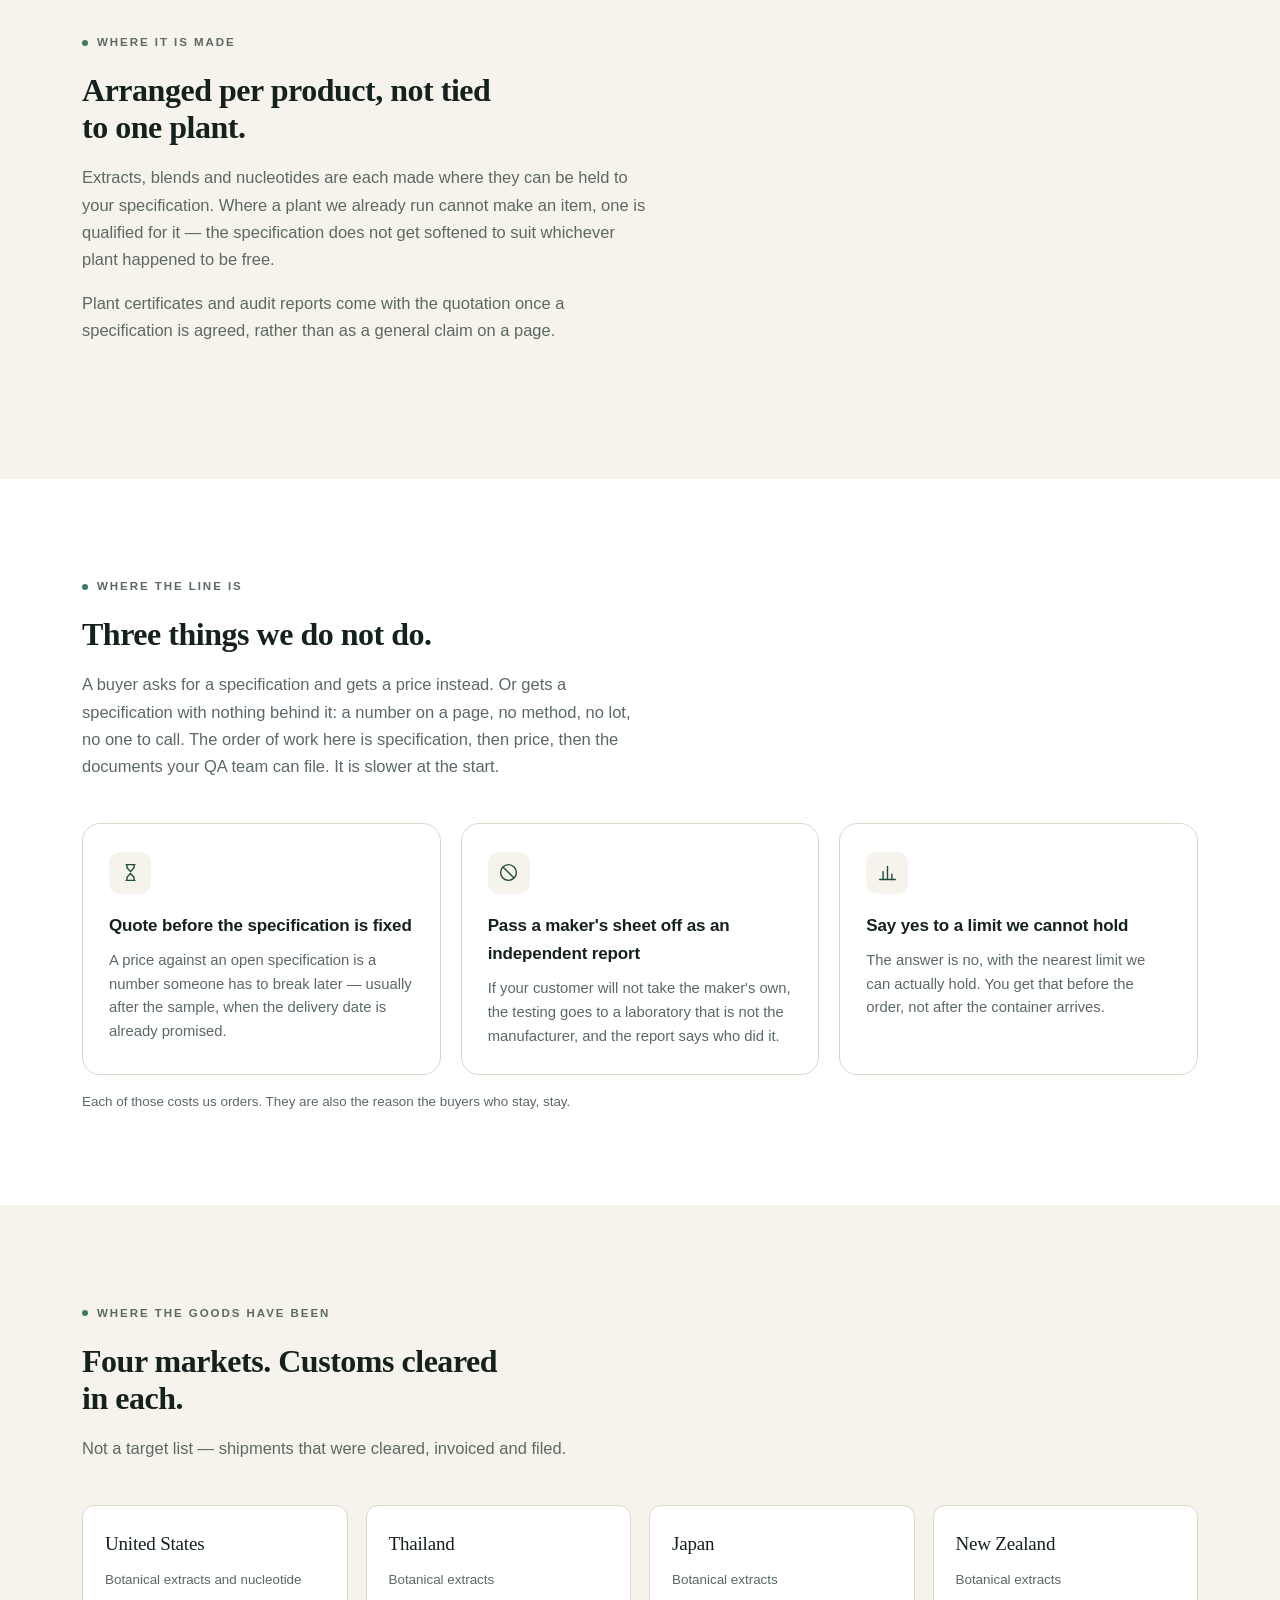
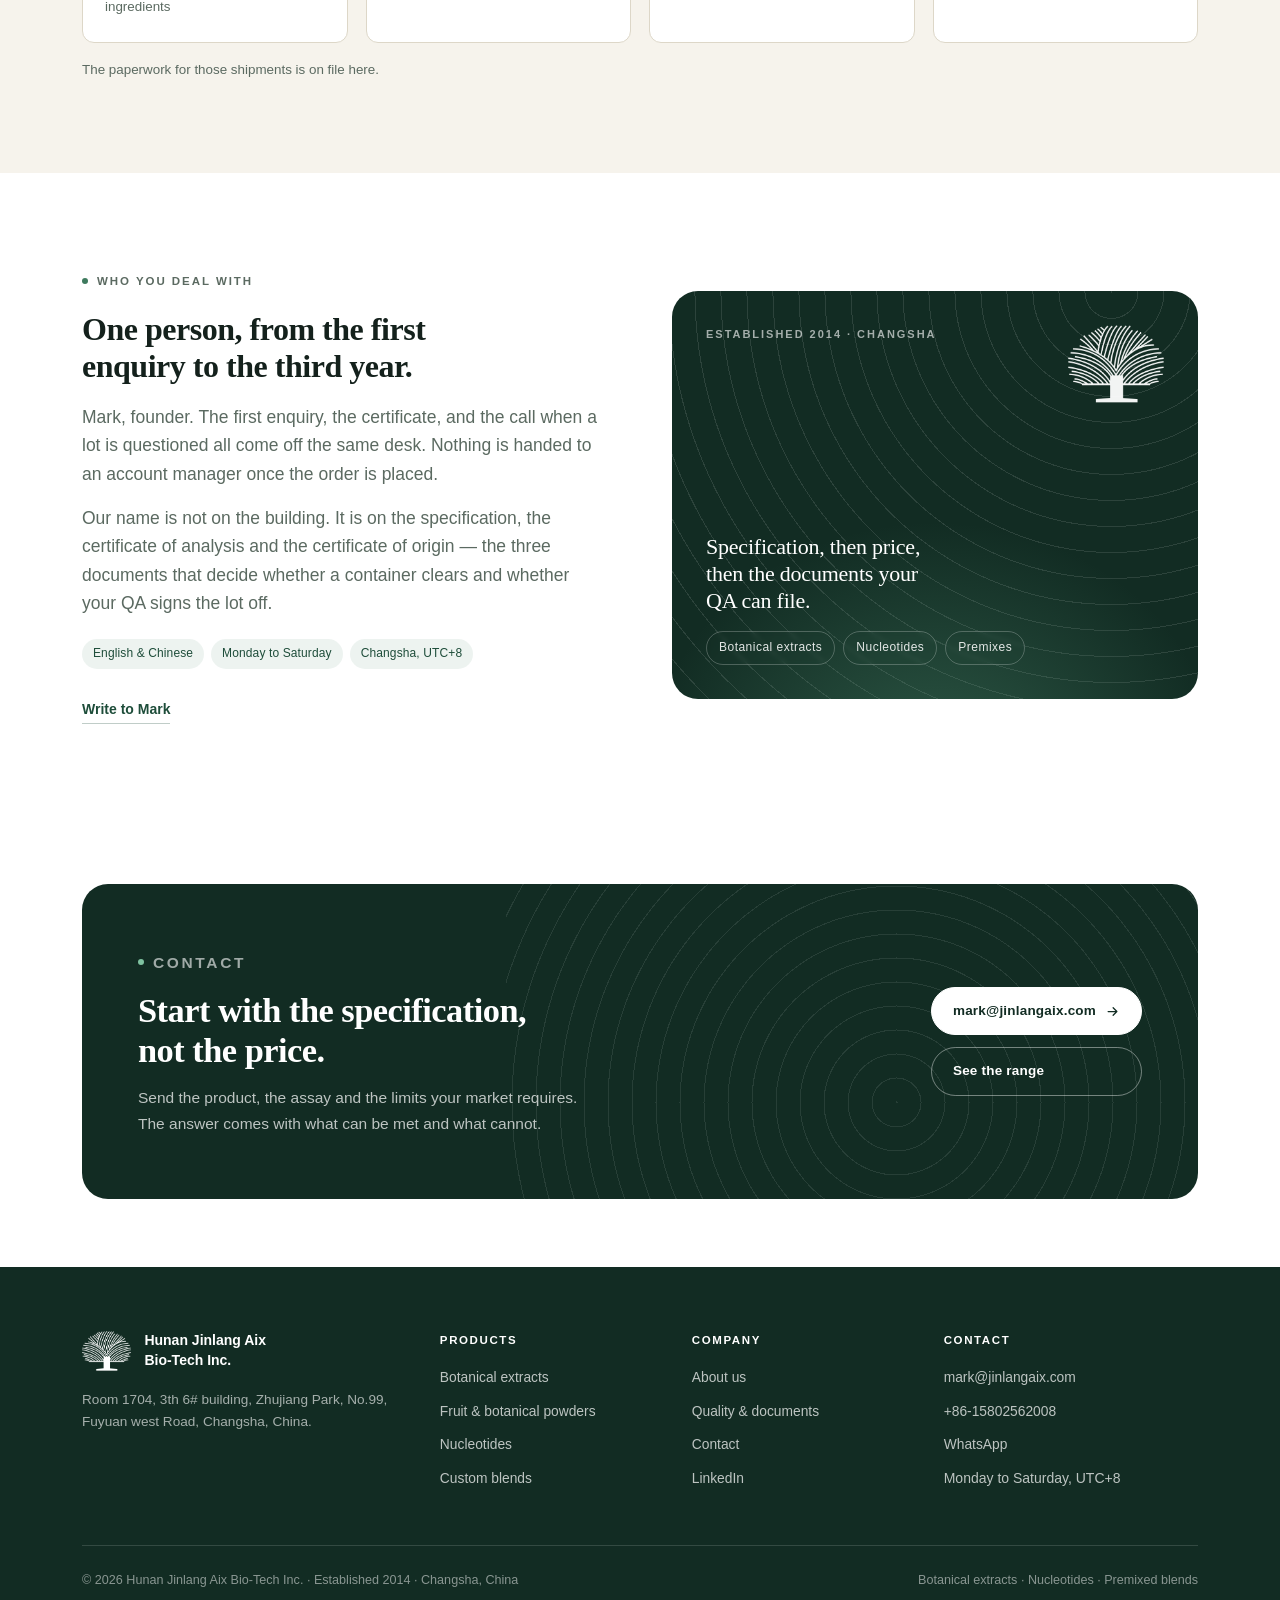
==== commit 4aa70d66: "Add WhatsApp deep links (wa.me) to contact page, quote page and footer on all pages" ====
--- a/about.html
+++ b/about.html
@@ -265,6 +265,7 @@
         <ul>
           <li><a href="mailto:mark@jinlangaix.com">mark@jinlangaix.com</a></li>
           <li><a href="tel:+8615802562008">+86-15802562008</a></li>
+          <li><a href="https://wa.me/8615802562008?text=Hello%2C%20I%20found%20you%20via%20jinlangaix.com" target="_blank" rel="noopener">WhatsApp</a></li>
           <li>Monday to Saturday, UTC+8</li>
         </ul>
       </div>
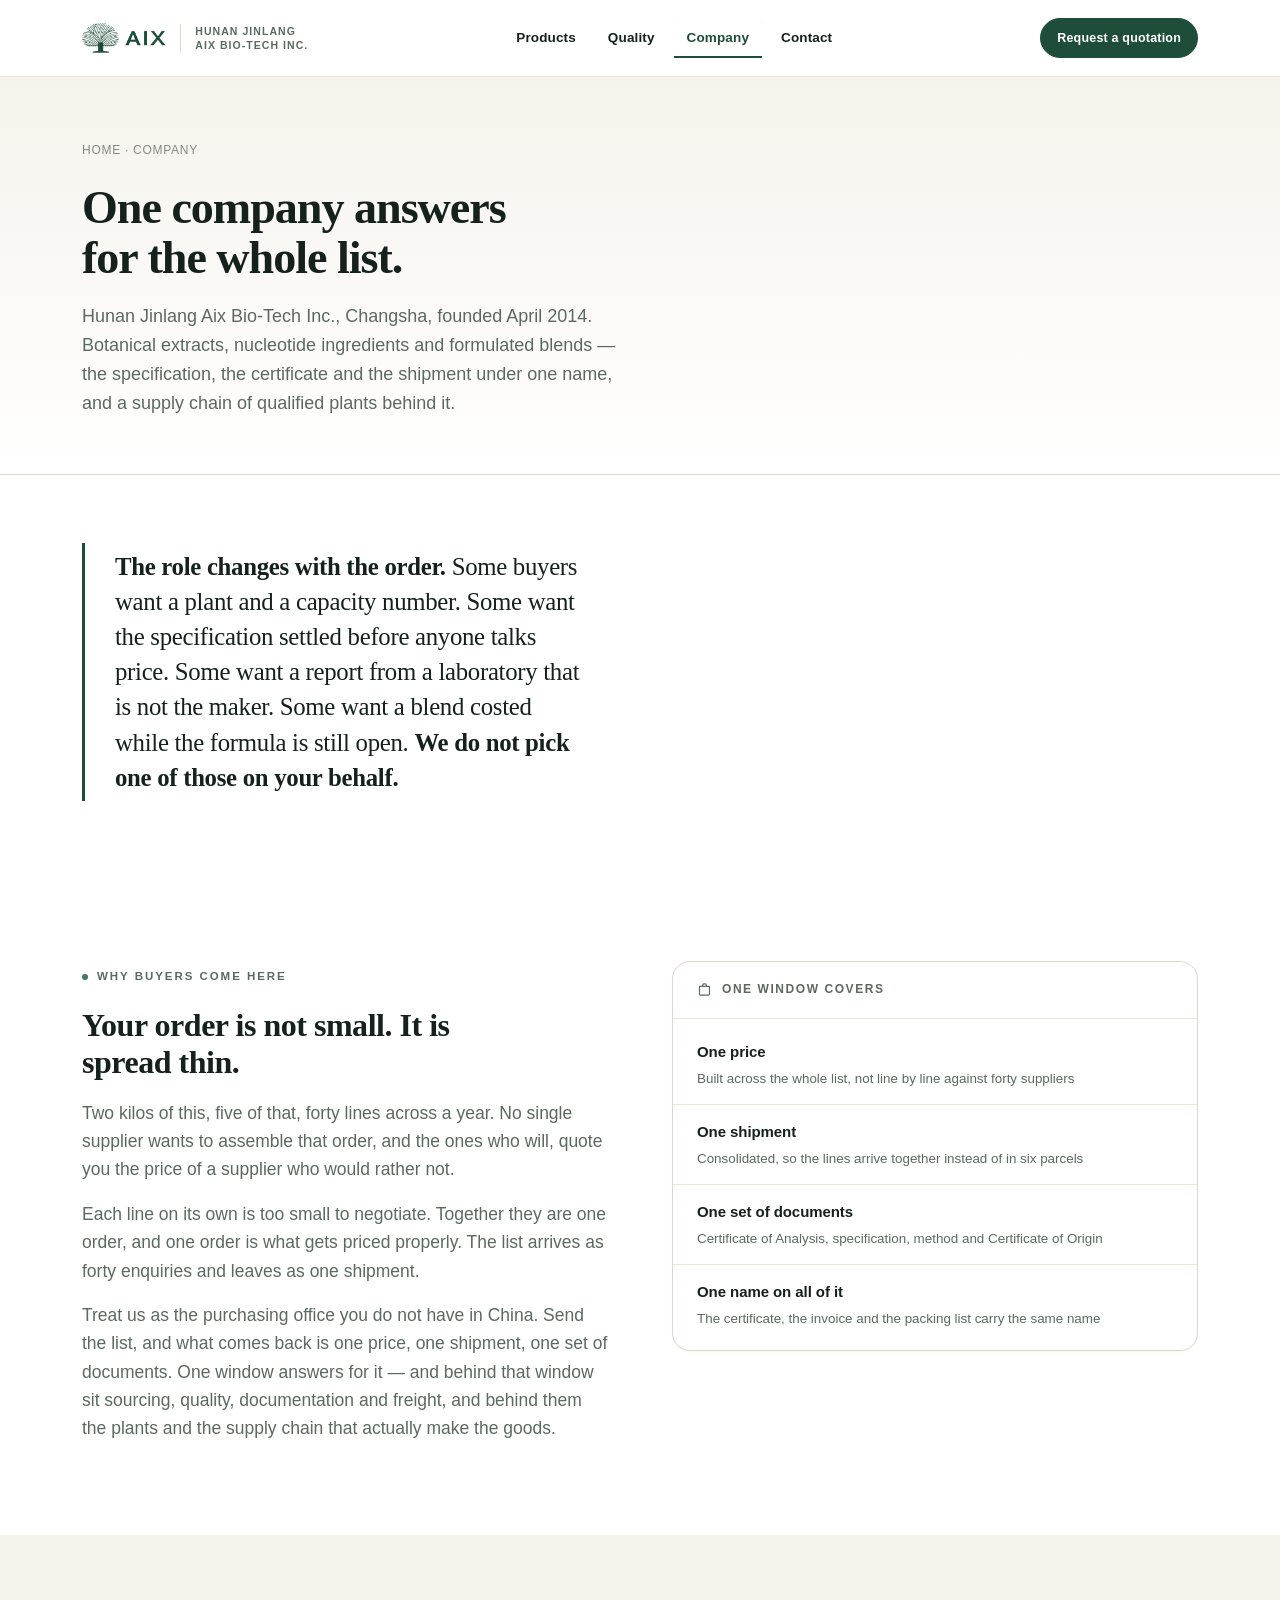
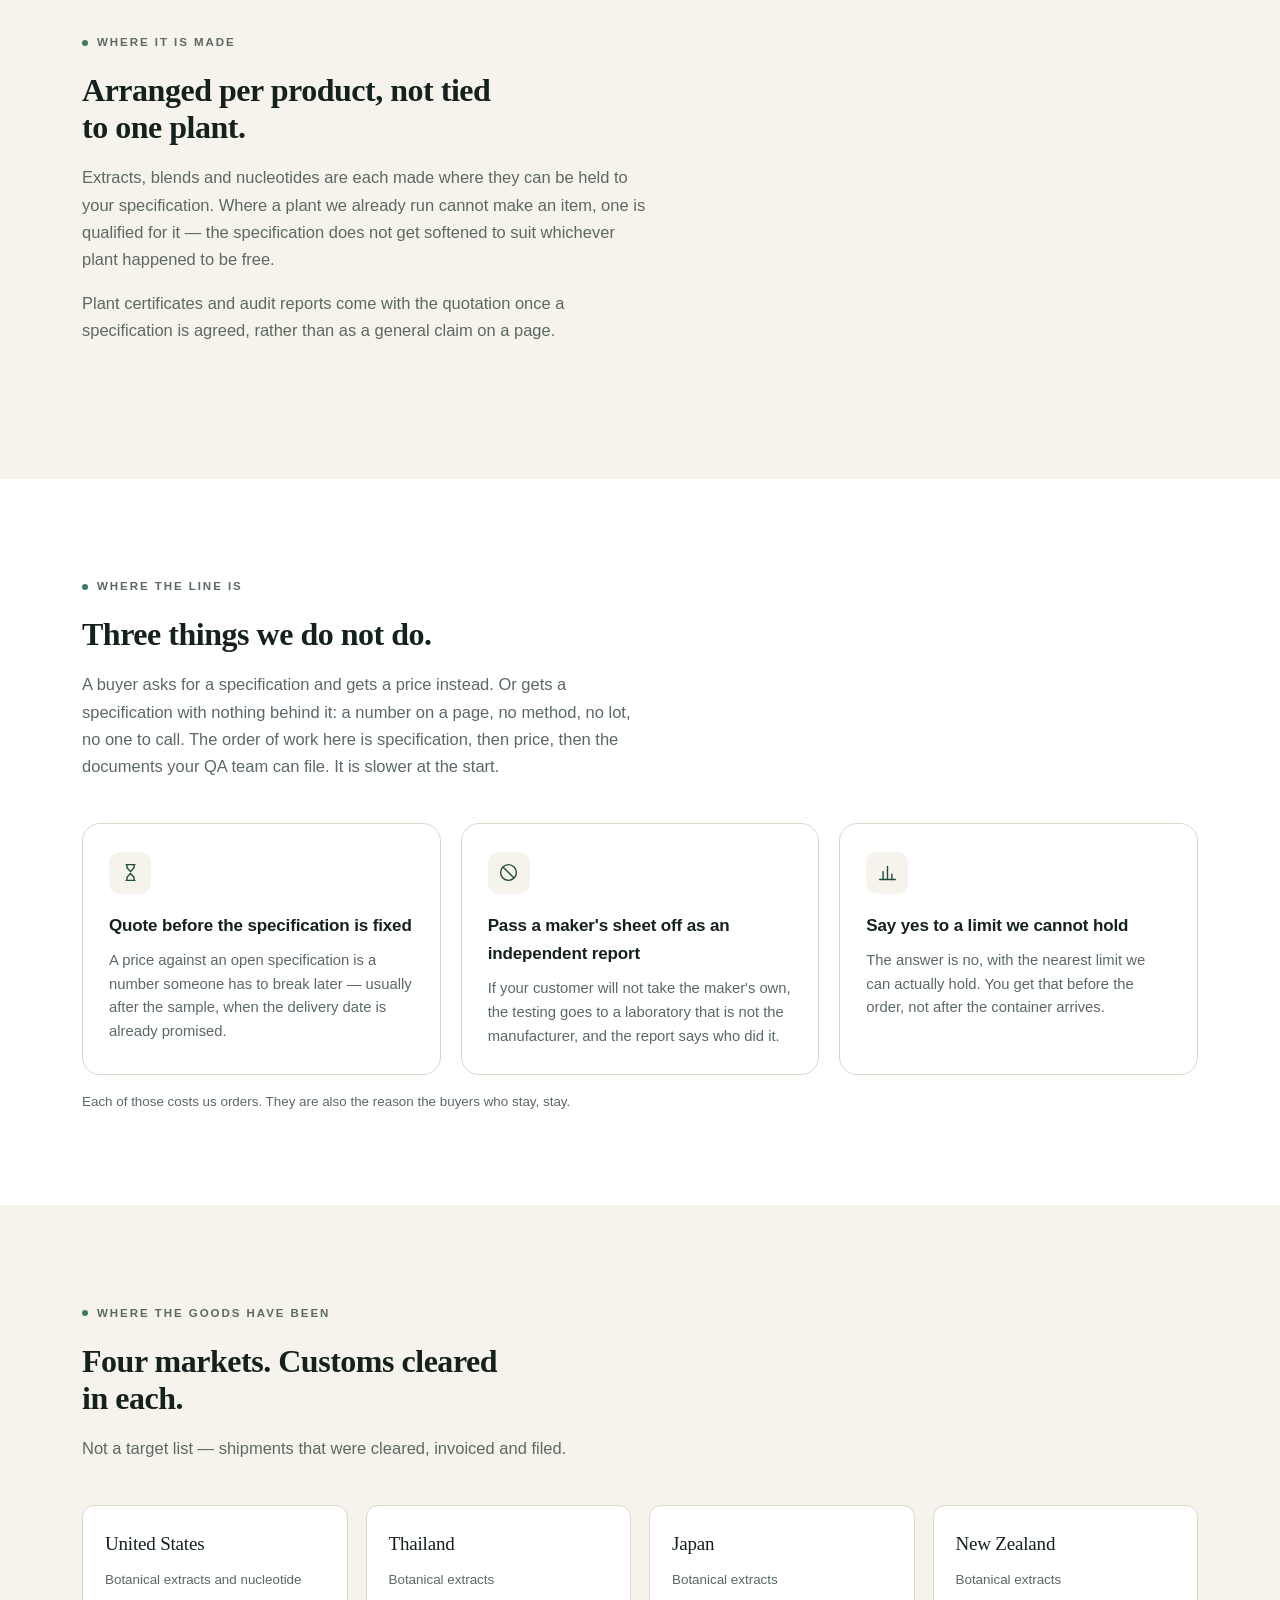
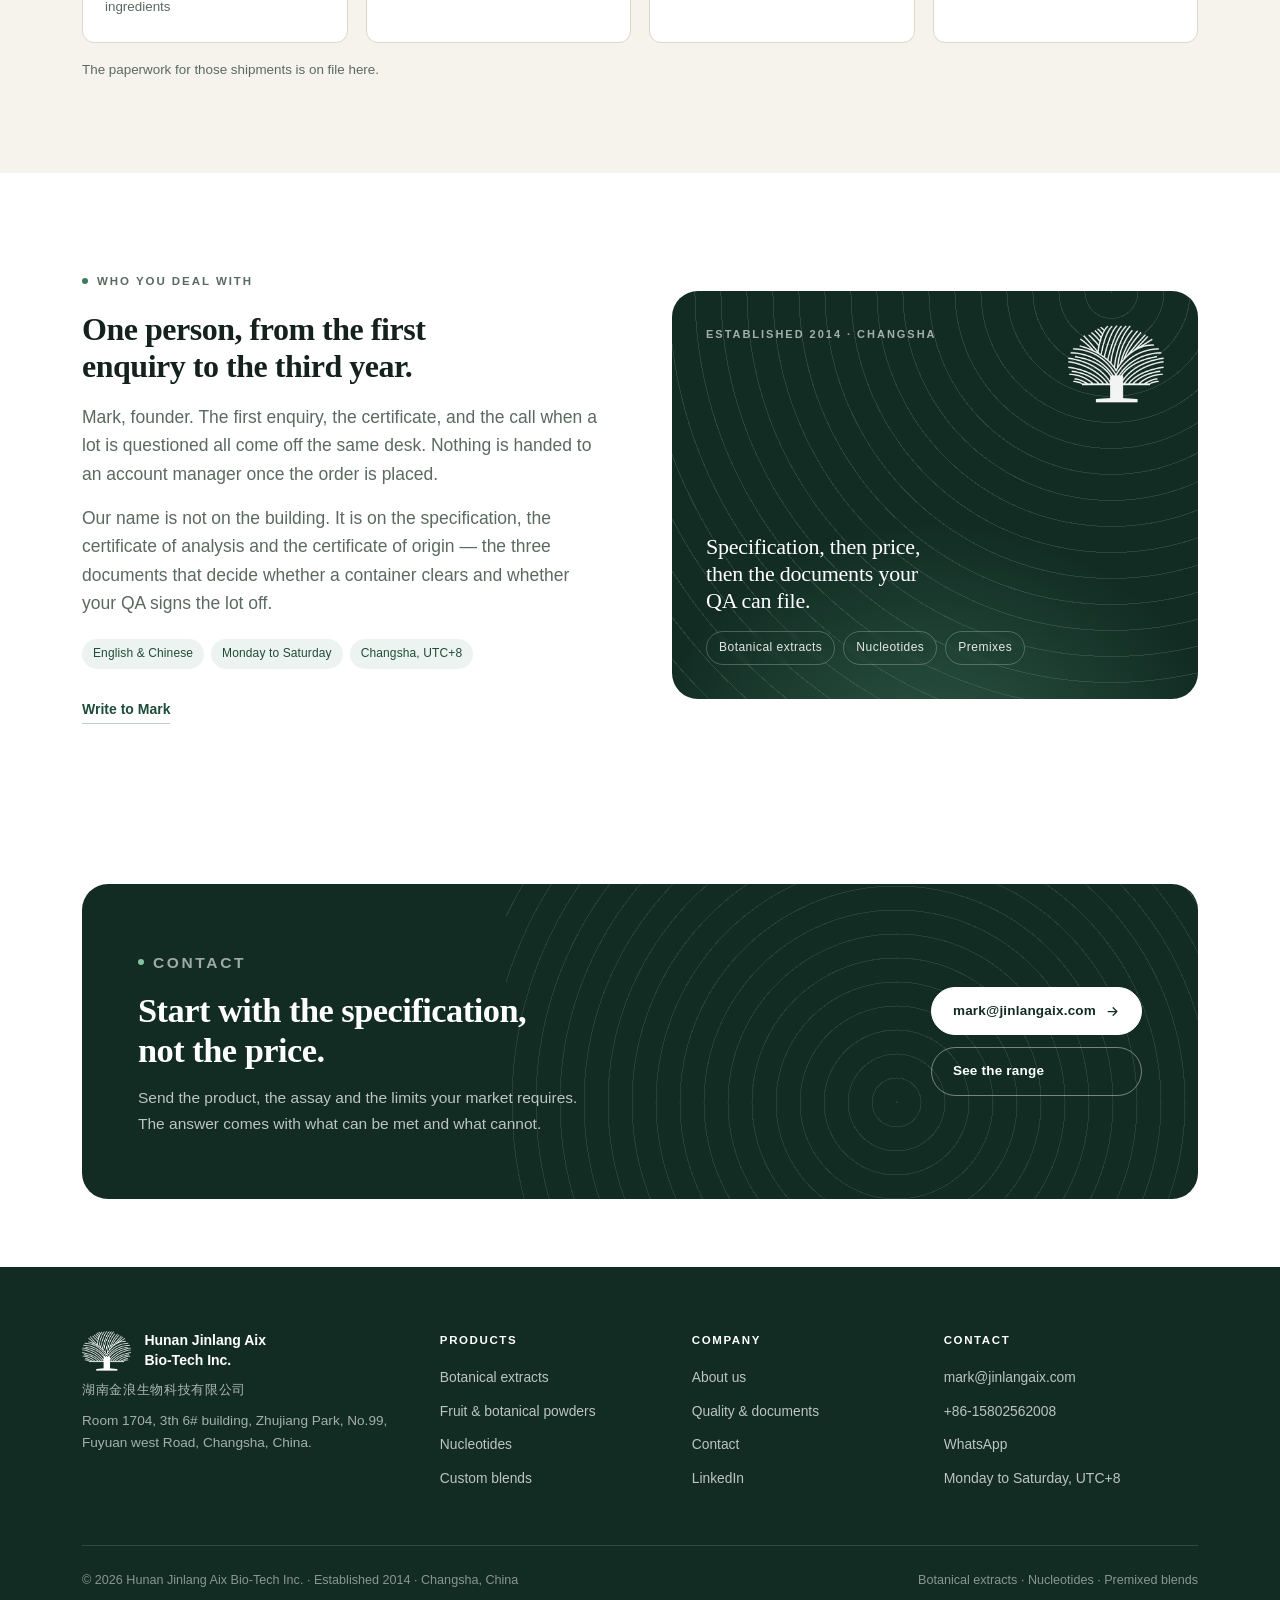
==== commit 348d13c6: "SEO: 中文实体名 + og 分享卡 - Organization JSON-LD 补 alternateName（湖南金浪生物科技有限公司）、legalName、统一社会信用代码、企查查 same" ====
--- a/about.html
+++ b/about.html
@@ -6,6 +6,16 @@
 <title>Company — Hunan Jinlang Aix Bio-Tech Inc.</title>
 <meta name="description" content="Founded in Changsha in 2014. Botanical extracts, nucleotide ingredients and formulated blends. One window for the whole list — one price, one shipment, one set of documents. Goods shipped to the US, Thailand, Japan and New Zealand.">
 <link rel="canonical" href="https://jinlangaix.com/about.html">
+<meta property="og:type" content="website">
+<meta property="og:site_name" content="Hunan Jinlang Aix Bio-Tech Inc.">
+<meta property="og:locale" content="en_US">
+<meta property="og:title" content="Company — Hunan Jinlang Aix Bio-Tech Inc.">
+<meta property="og:description" content="Founded in Changsha in 2014. Botanical extracts, nucleotide ingredients and formulated blends. One window for the whole list — one price, one shipment, one set of documents. Goods shipped to the US, Thailand, Japan and New Zealand.">
+<meta property="og:url" content="https://jinlangaix.com/about.html">
+<meta property="og:image" content="https://jinlangaix.com/assets/og-image.png">
+<meta property="og:image:width" content="1200">
+<meta property="og:image:height" content="630">
+<meta name="twitter:card" content="summary_large_image">
 <link rel="icon" href="assets/favicon.png" type="image/png">
 <link rel="stylesheet" href="assets/style.css">
 </head>
@@ -237,6 +247,7 @@
           <img src="assets/logo-mark-white.png" alt="">
           <span class="t">Hunan Jinlang Aix<br>Bio-Tech Inc.</span>
         </div>
+        <p class="foot-cn">湖南金浪生物科技有限公司</p>
         <p>Room 1704, 3th 6# building, Zhujiang Park, No.99, Fuyuan west Road, Changsha, China.</p>
       </div>
 
--- a/assets/style.css
+++ b/assets/style.css
@@ -900,6 +900,16 @@
 .foot-brand { display: flex; align-items: center; gap: 13px; margin-bottom: 18px; }
 .foot-brand img { height: 40px; width: auto; }
 .foot-brand .t { color: #fff; font-size: 14px; font-weight: 600; line-height: 1.4; }
+
+/* 页脚中文名：给搜索引擎一个把「湖南金浪生物科技有限公司」和本域名绑定的锚点。
+   只在页脚出现，不改任何英文口径。 */
+.site-foot .foot-cn {
+  color: rgba(255, 255, 255, 0.66);
+  font-family: "Microsoft YaHei", "PingFang SC", "Hiragino Sans GB", sans-serif;
+  font-size: 13px;
+  letter-spacing: 0.05em;
+  margin: -10px 0 10px;
+}
 
 .site-foot p { color: rgba(255, 255, 255, 0.62); font-size: 13.6px; line-height: 1.62; }
 
